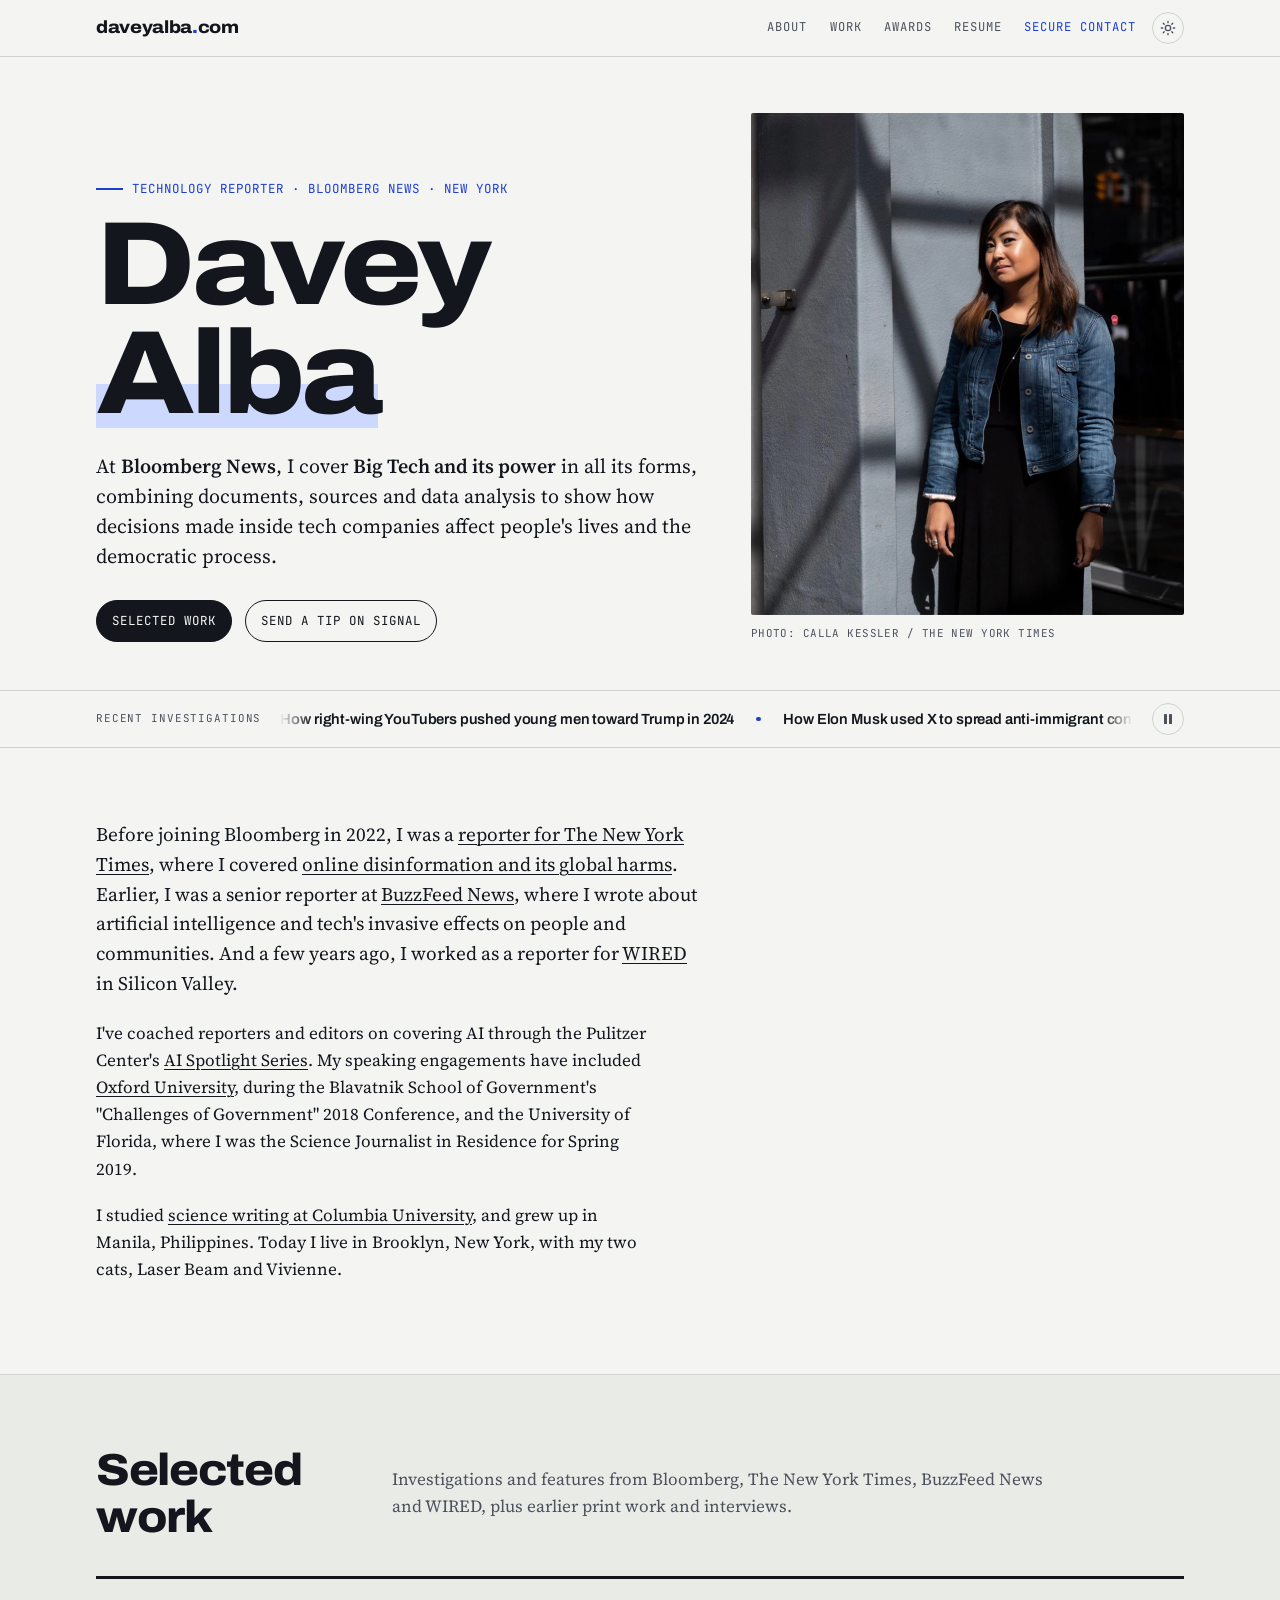
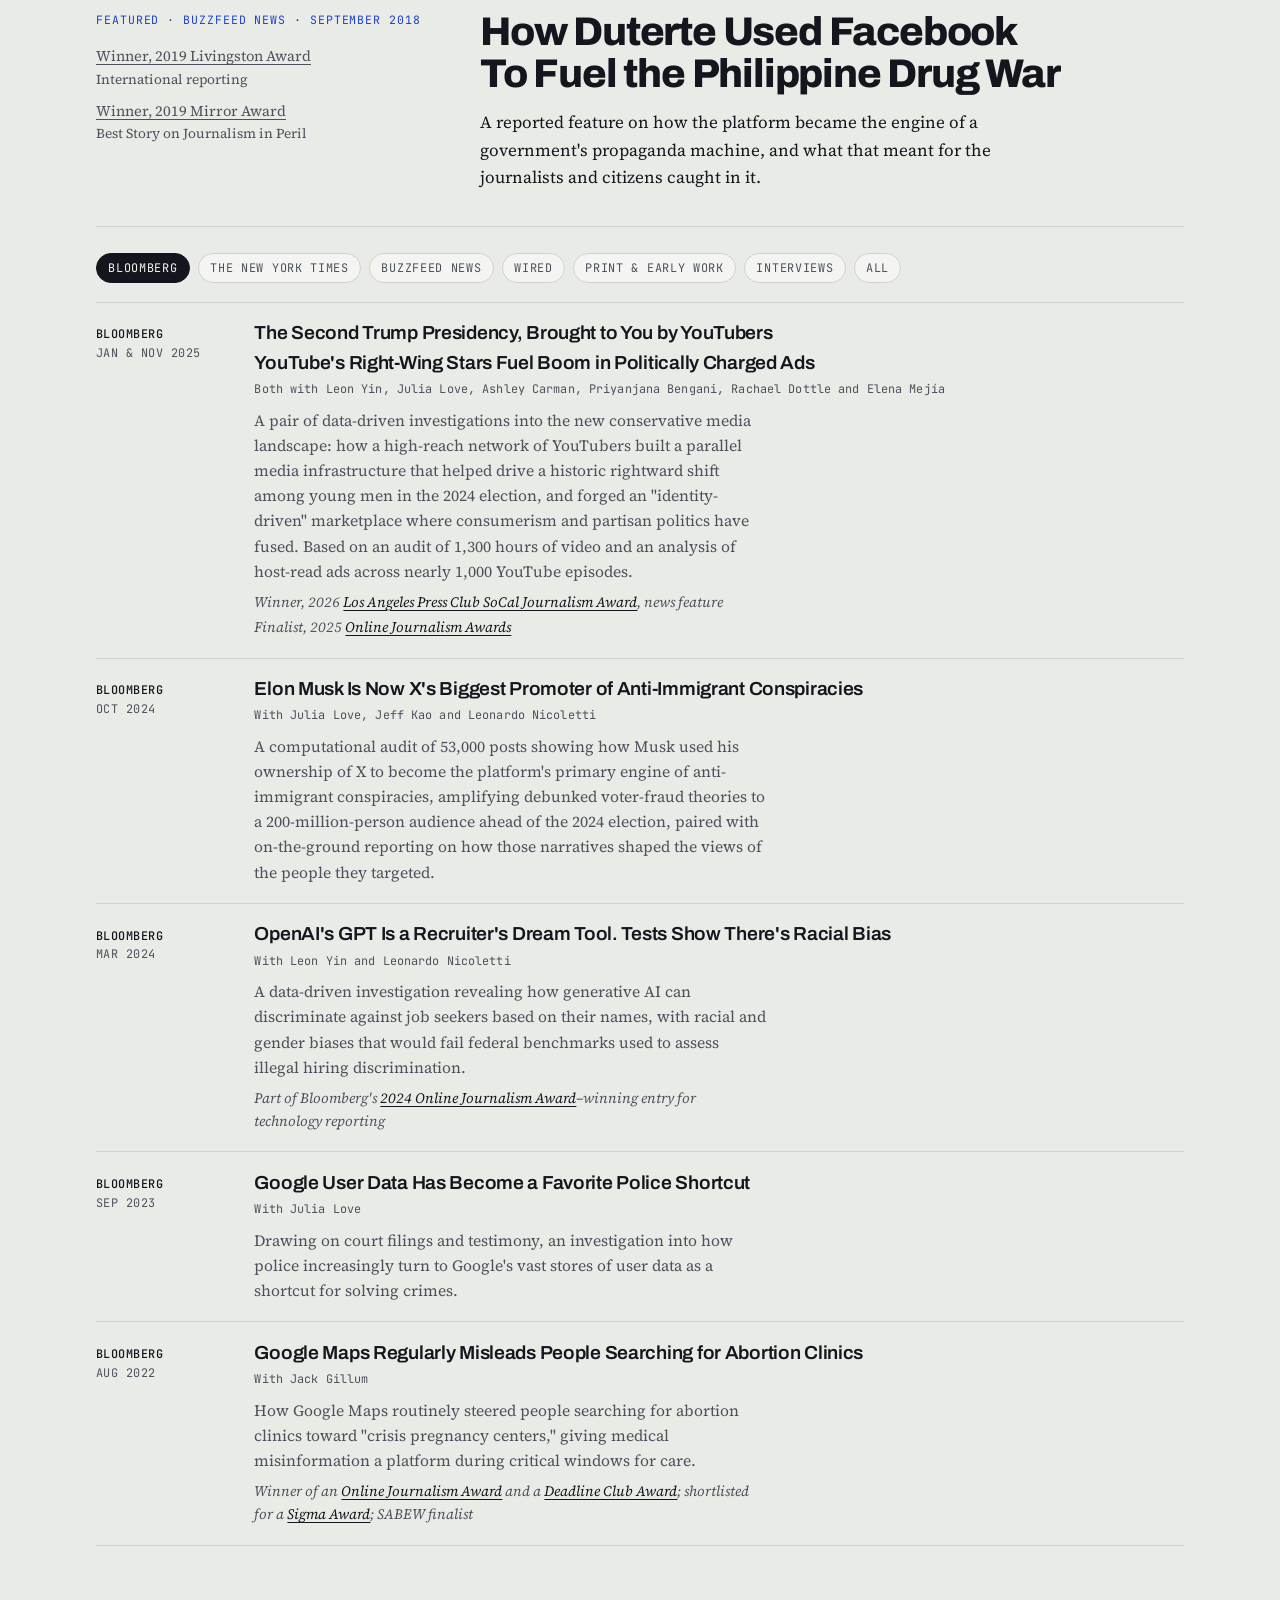
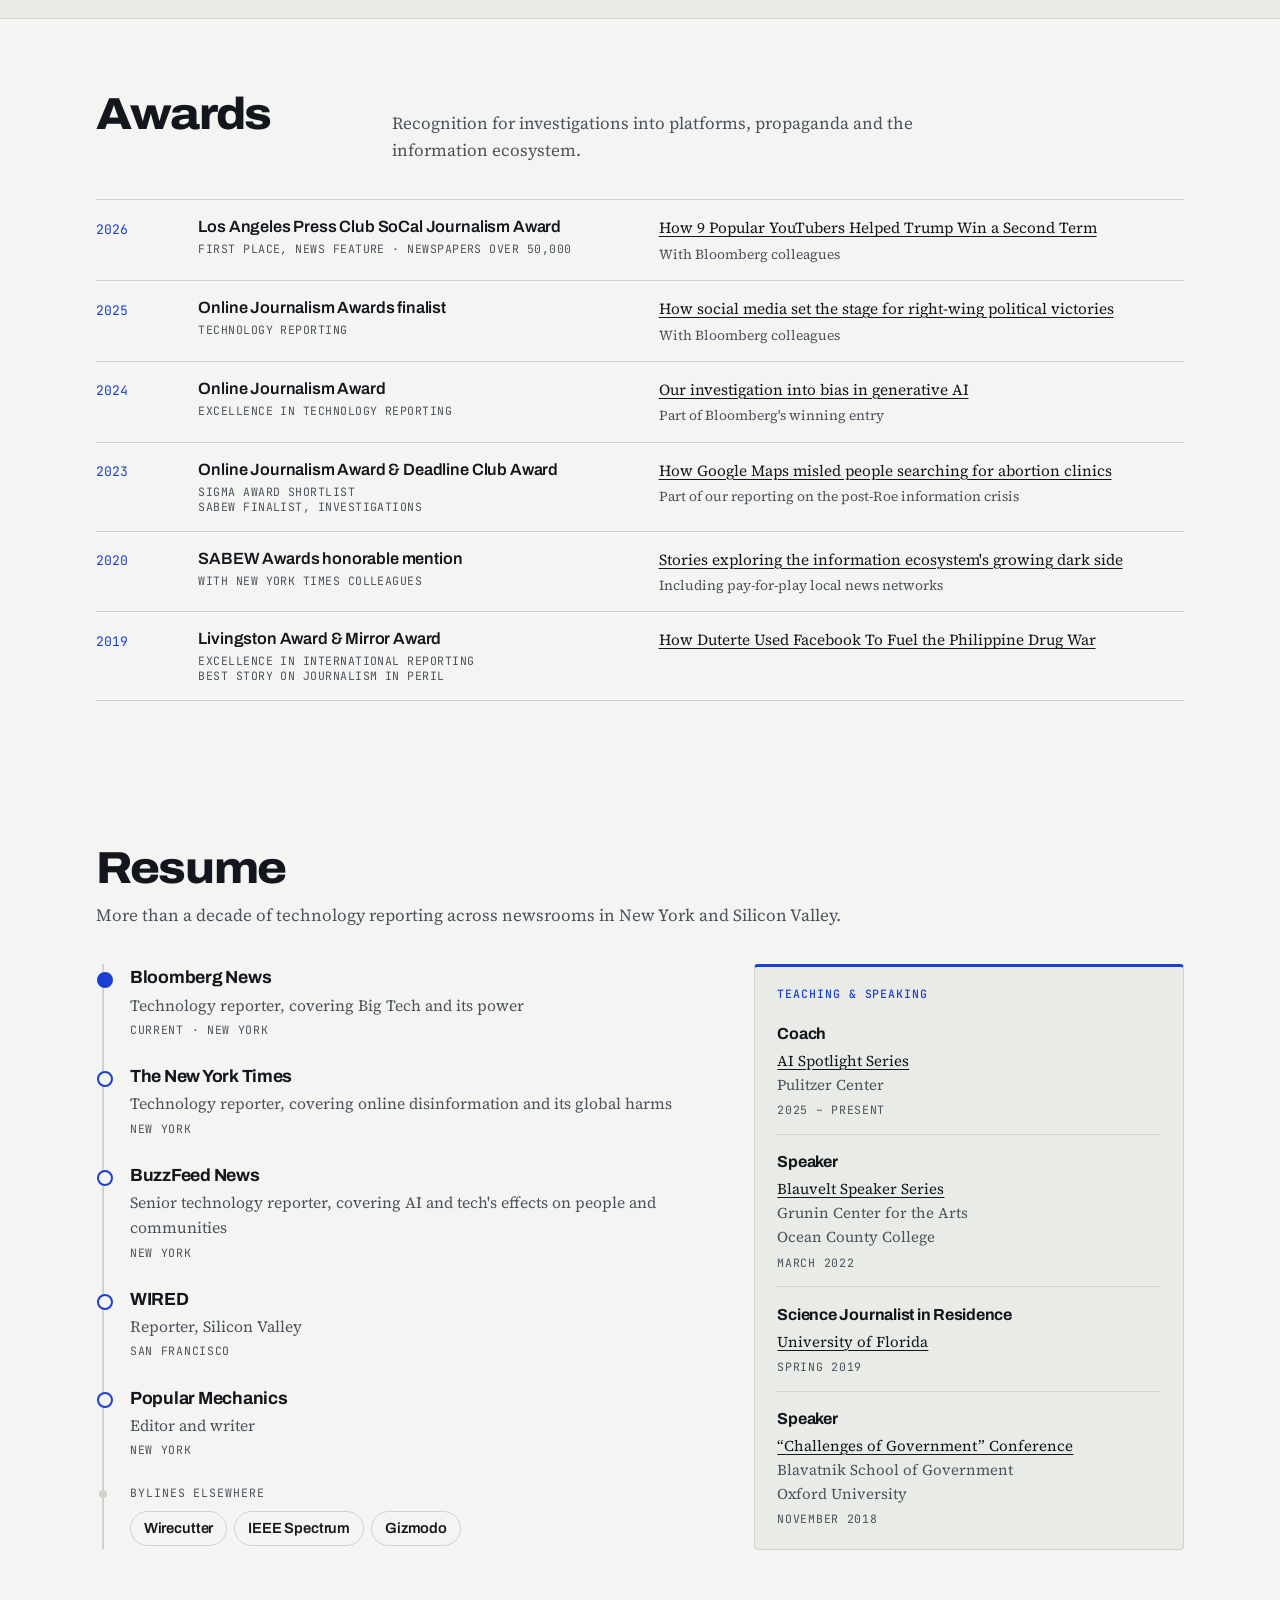
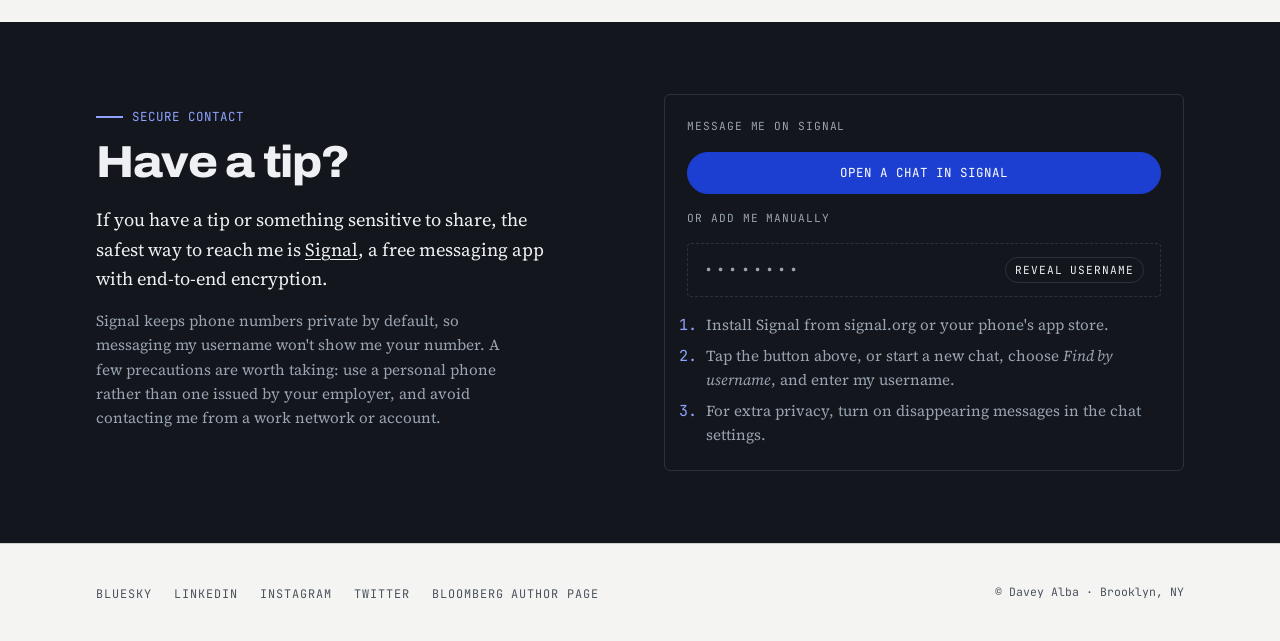
==== index.html @ 8ca196aa "Use icons for footer links on phones Co-Authored-By: Claude Opus 5.5 <noreply@anthropic.com>" ====
<!doctype html>
<html lang="en">
<head>
<meta charset="utf-8">
<meta name="viewport" content="width=device-width, initial-scale=1, viewport-fit=cover">
<title>Davey Alba</title>
<meta name="description" content="Davey Alba is a technology reporter for Bloomberg News covering Big Tech and its power.">
<link rel="canonical" href="https://www.daveyalba.com/">
<link rel="icon" href="favicon.svg" type="image/svg+xml">
<meta name="theme-color" content="#f4f5f3" media="(prefers-color-scheme: light)">
<meta name="theme-color" content="#0f1216" media="(prefers-color-scheme: dark)">
<meta property="og:type" content="website">
<meta property="og:site_name" content="Davey Alba">
<meta property="og:title" content="Davey Alba, technology reporter at Bloomberg News">
<meta property="og:description" content="Davey Alba is a technology reporter for Bloomberg News covering Big Tech and its power.">
<meta property="og:url" content="https://www.daveyalba.com/">
<meta property="og:image" content="https://www.daveyalba.com/images/davey-alba.jpg">
<meta property="og:image:width" content="863">
<meta property="og:image:height" content="1000">
<meta property="og:image:alt" content="Davey Alba standing on a New York City street in a denim jacket">
<meta name="twitter:card" content="summary">
<script>try{var t=localStorage.getItem('theme');if(t==='dark'||t==='light')document.documentElement.setAttribute('data-theme',t);}catch(e){}</script>
<link rel="preconnect" href="https://fonts.googleapis.com">
<link rel="stylesheet" href="https://fonts.googleapis.com/css2?family=Archivo:wdth,wght@100..125,500..900&family=Source+Serif+4:ital,opsz,wght@0,8..60,400;0,8..60,600;1,8..60,400&family=JetBrains+Mono:wght@400;500&display=swap">
<style>
/* Layout: a wire-service masthead and a left-aligned column of evidence — grotesque headlines, serif reading text, mono metadata like a document index. */
:root{
  --paper:#f4f5f3;
  --paper-2:#e9ebe7;
  --ink:#13171d;
  --ink-2:#4b525c;
  --line:#cfd3cd;
  --accent:#1d3fd1;
  --accent-ink:#ffffff;
  --mark-light:#cdd8ff;
  --mark-dark:#22306b;
  --mark:var(--mark-light);
  --panel:#13171d;
  --panel-fg:#eef0f3;
  --panel-muted:#9aa3b0;
  --panel-line:#2b323c;
  --panel-accent:#8ea2ff;
  --display:"Archivo",system-ui,"Helvetica Neue",Arial,sans-serif;
  --serif:"Source Serif 4",Georgia,"Times New Roman",serif;
  --mono:"JetBrains Mono",ui-monospace,SFMono-Regular,Menlo,monospace;
}
@media (prefers-color-scheme:dark){
  :root:not([data-theme="light"]){
    --paper:#0f1216;--paper-2:#171b21;--ink:#eceef1;--ink-2:#a3abb6;--line:#2a3039;
    --accent:#8ea2ff;--accent-ink:#0f1216;--mark:var(--mark-dark);
    --panel:#171b21;--panel-fg:#eceef1;--panel-muted:#9aa3b0;--panel-line:#2e353f;
    color-scheme:dark;
  }
}
:root[data-theme="dark"]{
  --paper:#0f1216;--paper-2:#171b21;--ink:#eceef1;--ink-2:#a3abb6;--line:#2a3039;
  --accent:#8ea2ff;--accent-ink:#0f1216;--mark:var(--mark-dark);
  --panel:#171b21;--panel-fg:#eceef1;--panel-muted:#9aa3b0;--panel-line:#2e353f;
  color-scheme:dark;
}
*{box-sizing:border-box}
html{scroll-behavior:smooth}
@media (prefers-reduced-motion:reduce){html{scroll-behavior:auto}*{transition:none!important;animation:none!important}}
body{margin:0;background:var(--paper);color:var(--ink);font-family:var(--serif);font-size:1.0625rem;line-height:1.6;-webkit-font-smoothing:antialiased}
body::before{content:"";position:fixed;inset:0 0 auto;height:env(safe-area-inset-top,0px);z-index:10;background:var(--paper)}
a{color:inherit;text-decoration-thickness:1px;text-underline-offset:.18em}
a:hover{color:var(--accent)}
:focus-visible{outline:2px solid var(--accent);outline-offset:3px;border-radius:2px}
h1,h2,h3{font-family:var(--display);text-wrap:balance;margin:0;line-height:1.05}
.wrap{max-width:1120px;margin-inline:auto;padding-left:max(16px,env(safe-area-inset-left,0px));padding-right:max(16px,env(safe-area-inset-right,0px))}
.mono{font-family:var(--mono);font-size:.78rem;letter-spacing:.02em;text-transform:uppercase;color:var(--ink-2)}
.eyebrow{font-family:var(--mono);font-size:.78rem;letter-spacing:.08em;text-transform:uppercase;color:var(--accent);display:flex;align-items:center;gap:.7em}
.eyebrow::before{content:"";width:2.2em;height:2px;background:var(--accent);display:inline-block}

/* nav */
.nav{position:sticky;top:env(safe-area-inset-top,0px);z-index:9;background:var(--paper);border-bottom:1px solid var(--line)}
.nav .wrap{display:flex;align-items:center;justify-content:space-between;gap:1rem;padding-block:.75rem;flex-wrap:wrap}
.wordmark{font-family:var(--display);font-weight:800;font-variation-settings:"wdth" 110;letter-spacing:-.02em;font-size:1.1rem;text-decoration:none}
.wordmark span{color:var(--accent)}
.nav ul{list-style:none;margin:0 0 0 auto;padding:0;display:flex;gap:1.1rem 1.4rem;flex-wrap:wrap}
.nav li a{font-family:var(--mono);font-size:.76rem;letter-spacing:.08em;text-transform:uppercase;text-decoration:none;color:var(--ink-2)}
.nav li a:hover{color:var(--accent)}
.nav li a.tip{color:var(--accent)}
.nav li{display:flex;align-items:center}
.theme{display:inline-flex;align-items:center;justify-content:center;width:2rem;height:2rem;border-radius:999px;border:1px solid var(--line);background:none;color:var(--ink-2);cursor:pointer;padding:0}
.theme:hover{color:var(--accent);border-color:var(--accent)}
.theme .moon{display:none}
:root[data-theme="dark"] .theme .sun{display:none}
:root[data-theme="dark"] .theme .moon{display:inline}
@media (prefers-color-scheme:dark){:root:not([data-theme="light"]) .theme .sun{display:none}:root:not([data-theme="light"]) .theme .moon{display:inline}}

/* hero */
.hero{padding-block:3.5rem 3rem}
.hero .wrap{display:grid;grid-template-columns:minmax(0,7fr) minmax(0,5fr);gap:3rem;align-items:end}
.hero h1{font-size:clamp(3.2rem,9.5vw,7.4rem);font-weight:800;font-variation-settings:"wdth" 112;letter-spacing:-.035em;line-height:.92}
.hero h1 em{font-style:normal;background:linear-gradient(transparent 58%,var(--mark) 58%,var(--mark) 92%,transparent 92%)}
.hero .role{margin:1.4rem 0 0;font-size:1.25rem;line-height:1.5;max-width:34em}
.hero .role strong{font-weight:600}
.cta{display:flex;gap:.8rem;flex-wrap:wrap;margin-top:1.8rem}
.btn{font-family:var(--mono);font-size:.78rem;letter-spacing:.08em;text-transform:uppercase;text-decoration:none;padding:.8em 1.2em;border:1.5px solid var(--ink);border-radius:999px;display:inline-flex;align-items:center;gap:.6em;transition:background .15s,color .15s}
.btn.primary{background:var(--ink);color:var(--paper)}
.btn.primary:hover{background:var(--accent);border-color:var(--accent);color:var(--accent-ink)}
.btn:hover{color:var(--accent);border-color:var(--accent)}
.portrait{margin:0;position:relative}
.portrait img{display:block;width:100%;max-width:100%;height:auto;aspect-ratio:1027/1190;object-fit:cover;border-radius:2px}
.portrait figcaption{font-family:var(--mono);font-size:.68rem;letter-spacing:.04em;color:var(--ink-2);margin-top:.6rem;text-transform:uppercase}
.strip{border-top:1px solid var(--line);border-bottom:1px solid var(--line)}
.strip .wrap{display:flex;gap:1.2rem;align-items:center;padding-block:.75rem}
.strip .k{font-family:var(--mono);font-size:.68rem;letter-spacing:.08em;text-transform:uppercase;color:var(--ink-2);flex:none}
.ticker{flex:1 1 auto;min-width:0}
.ticker ul{list-style:none;margin:0;padding:0;display:flex;flex-wrap:wrap;gap:.3rem 1.6rem}
.ticker a{font-family:var(--display);font-weight:600;font-size:.92rem;letter-spacing:-.01em;text-decoration:none}
.ticker a:hover{color:var(--accent);text-decoration:underline}
.ticker.run{overflow:hidden;-webkit-mask-image:linear-gradient(90deg,transparent,#000 2rem,#000 calc(100% - 2rem),transparent);mask-image:linear-gradient(90deg,transparent,#000 2rem,#000 calc(100% - 2rem),transparent)}
.ticker.run .ticker-track{display:flex;width:max-content;animation:ticker var(--ticker-dur,60s) linear infinite}
.ticker.run ul{flex-wrap:nowrap;gap:0}
.ticker.run li{white-space:nowrap;padding-right:3rem;position:relative}
.ticker.run li::after{content:"";position:absolute;right:1.4rem;top:50%;width:.3rem;height:.3rem;margin-top:-.15rem;border-radius:50%;background:var(--accent)}
.ticker.run:hover .ticker-track,.ticker.run:focus-within .ticker-track,.ticker.run.paused .ticker-track{animation-play-state:paused}
@keyframes ticker{to{transform:translateX(-50%)}}
.ticker-toggle{flex:none;display:inline-flex;align-items:center;justify-content:center;width:2rem;height:2rem;padding:0;background:none;border:1px solid var(--line);color:var(--ink-2);border-radius:999px;cursor:pointer}
.ticker-toggle .ic-play{display:none}
.ticker-toggle.is-paused .ic-play{display:block}
.ticker-toggle.is-paused .ic-pause{display:none}
.ticker-toggle:hover{color:var(--accent);border-color:var(--accent)}

/* sections */
section{padding-block:4.5rem}
.sec-head{display:grid;grid-template-columns:minmax(0,3fr) minmax(0,9fr);gap:2rem;margin-bottom:2.2rem;align-items:baseline}
.sec-head h2{font-size:clamp(1.9rem,4vw,2.8rem);font-weight:800;letter-spacing:-.03em;font-variation-settings:"wdth" 108}
.sec-head p{margin:0;color:var(--ink-2);max-width:40em;text-wrap:pretty}
.resume .sec-head p{max-width:none}

/* about */
.about .prose{max-width:68ch}
.prose p{margin:0 0 1.1em;max-width:62ch}
.prose p:first-child{font-size:1.2rem;line-height:1.55}

/* work */
.work{background:var(--paper-2);border-top:1px solid var(--line);border-bottom:1px solid var(--line)}
.featured{display:grid;grid-template-columns:minmax(0,4fr) minmax(0,8fr);gap:2rem;padding:2rem 0 2.2rem;border-top:3px solid var(--ink);border-bottom:1px solid var(--line);margin-bottom:1.6rem}
.featured .tag{font-family:var(--mono);font-size:.72rem;letter-spacing:.08em;text-transform:uppercase;color:var(--accent)}
.featured .awards{list-style:none;margin:1rem 0 0;padding:0;display:grid;gap:.7rem;font-size:.92rem;color:var(--ink-2)}
.featured .tag .nw{white-space:nowrap}
.featured .awards .cat{display:block;font-size:.85rem;color:var(--ink-2);line-height:1.35;margin-top:.1rem}
.featured h3{font-size:clamp(1.6rem,3.6vw,2.5rem);font-weight:800;letter-spacing:-.03em;line-height:1.05}
.featured h3 a{text-decoration:none}
.featured h3 a:hover{text-decoration:underline}
.featured .meta{margin-top:.7rem}
.featured p{margin:.9rem 0 0;max-width:60ch}
.filters{display:flex;gap:.5rem;flex-wrap:wrap;margin-bottom:1.2rem}
.filters button{font-family:var(--mono);font-size:.74rem;letter-spacing:.06em;text-transform:uppercase;border:1px solid var(--line);background:var(--paper);color:var(--ink-2);padding:.5em .95em;border-radius:999px;cursor:pointer}
.filters button[aria-pressed="true"]{background:var(--ink);color:var(--paper);border-color:var(--ink)}
.filters button:hover{border-color:var(--accent);color:var(--accent)}
.filters button[aria-pressed="true"]:hover{color:var(--paper)}
.clips{list-style:none;margin:0;padding:0;border-top:1px solid var(--line)}
.clip{display:grid;grid-template-columns:8.5rem minmax(0,1fr);gap:1.4rem;padding:1.15rem 0;border-bottom:1px solid var(--line)}
.clip .when{font-family:var(--mono);font-size:.74rem;letter-spacing:.04em;color:var(--ink-2);text-transform:uppercase;padding-top:.35em;font-variant-numeric:tabular-nums}
.clip .when b{display:block;font-weight:500;color:var(--ink)}
.clip h3{font-family:var(--display);font-weight:600;font-size:1.18rem;letter-spacing:-.015em;line-height:1.25;font-variation-settings:"wdth" 102}
.clip h3 a{text-decoration:none}
.clip h3 a:hover{color:var(--accent);text-decoration:underline}
.clip .with{font-family:var(--mono);font-size:.74rem;color:var(--ink-2);margin-top:.35rem;letter-spacing:.01em}
.clip p{margin:.55rem 0 0;max-width:64ch;color:var(--ink-2);font-size:.98rem}
.clip .note{margin:.45rem 0 0;font-size:.9rem;color:var(--ink-2);font-style:italic}
.clip .note+.note{margin-top:.15rem}
.clip .note a{color:var(--ink)}
.clip[hidden]{display:none}
.empty{padding:2rem 0;color:var(--ink-2);font-style:italic}

/* awards */
.ledger{list-style:none;margin:0;padding:0;border-top:1px solid var(--line)}
.ledger li{display:grid;grid-template-columns:5rem minmax(0,5fr) minmax(0,6fr);gap:1.4rem;padding:1rem 0;border-bottom:1px solid var(--line)}
.ledger .yr{font-family:var(--mono);font-size:.82rem;font-variant-numeric:tabular-nums;color:var(--accent);padding-top:.2em}
.ledger .aw{font-family:var(--display);font-weight:600;font-size:1.02rem;letter-spacing:-.01em;line-height:1.3}
.ledger .aw small{display:block;font-family:var(--mono);font-weight:400;font-size:.72rem;letter-spacing:.04em;text-transform:uppercase;color:var(--ink-2);margin-top:.3rem}
.ledger .for{font-size:.96rem;color:var(--ink-2)}
.ledger .for a{color:var(--ink)}
.ledger .aw small .ln{display:block}
.ledger .for{text-wrap:pretty}
.ledger .for .note{display:block;font-size:.86rem;line-height:1.4;margin-top:.25rem}

/* resume */
.resume .wrap{display:grid;grid-template-columns:minmax(0,7fr) minmax(0,5fr);gap:3.5rem}
.timeline{list-style:none;margin:0;padding:0;border-left:2px solid var(--line);margin-left:.4rem}
.timeline li{position:relative;padding:0 0 1.5rem 1.6rem}
.timeline li::before{content:"";position:absolute;left:-7px;top:.45em;width:12px;height:12px;border-radius:50%;background:var(--paper);border:2px solid var(--accent)}
.timeline li:first-child::before{background:var(--accent)}
.timeline .org{font-family:var(--display);font-weight:700;font-size:1.1rem;letter-spacing:-.015em}
.timeline .rl{font-size:.98rem;color:var(--ink-2)}
.timeline{padding-bottom:0}
.resume .wrap{row-gap:2.2rem}
.talks{background:var(--paper-2);border:1px solid var(--line);border-top:3px solid var(--accent);border-radius:4px;padding:1.3rem 1.4rem .4rem;align-self:start}
.talks h3{font-family:var(--mono);font-size:.72rem;font-weight:500;letter-spacing:.08em;text-transform:uppercase;color:var(--accent);margin:0 0 .4rem}
.talks ul{list-style:none;margin:0;padding:0}
.talks li{padding:.9rem 0;border-top:1px solid var(--line)}
.talks li:first-child{border-top:0}
.talks .role{font-family:var(--display);font-weight:700;font-size:1rem;letter-spacing:-.015em}
.talks .venue{font-size:.94rem;color:var(--ink-2);margin-top:.15rem;text-wrap:pretty}
.talks .venue a{color:var(--ink)}
.talks .venue .ln{display:block}
.talks .when{font-family:var(--mono);font-size:.72rem;letter-spacing:.06em;text-transform:uppercase;color:var(--ink-2);margin-top:.25rem}
.timeline li.else{padding-bottom:.2rem}
.timeline li.else::before{width:8px;height:8px;left:-5px;top:.35em;background:var(--line);border:0}
.timeline .lbl2{font-family:var(--mono);font-size:.72rem;letter-spacing:.08em;text-transform:uppercase;color:var(--ink-2);margin-bottom:.55rem}
.pubs{list-style:none;margin:0;padding:0;display:flex;flex-wrap:wrap;gap:.45rem}
.timeline .pubs li::before{content:none}
.timeline .pubs li{padding:.3rem .8rem}
.pubs li{font-family:var(--display);font-weight:600;font-size:.92rem;letter-spacing:-.01em;padding:.3rem .8rem;border:1px solid var(--line);border-radius:99px;background:var(--paper)}
.timeline .yr{font-family:var(--mono);font-size:.72rem;letter-spacing:.06em;text-transform:uppercase;color:var(--ink-2);margin-top:.2rem;font-variant-numeric:tabular-nums}

/* secure contact */
.secure{background:var(--panel);color:var(--panel-fg)}
.secure .wrap{display:grid;grid-template-columns:minmax(0,6fr) minmax(0,6fr);gap:3rem}
.secure h2{font-size:clamp(1.9rem,4vw,2.8rem);font-weight:800;letter-spacing:-.03em;font-variation-settings:"wdth" 108}
.secure .eyebrow{color:var(--panel-accent)}
.secure .eyebrow::before{background:var(--panel-accent)}
.secure a:not(.btn):hover{color:var(--panel-accent)}
.secure p{max-width:52ch}
.secure .lead{font-size:1.15rem;margin:1.2rem 0 0}
.secure .muted{color:var(--panel-muted);font-size:.95rem}
.sigbox{border:1px solid var(--panel-line);border-radius:6px;padding:1.4rem;display:grid;gap:1rem;align-content:start}
.sigbox .k{font-family:var(--mono);font-size:.7rem;letter-spacing:.08em;text-transform:uppercase;color:var(--panel-muted)}
.sigbox .btn{border-color:var(--panel-fg);color:var(--panel-fg);justify-content:center}
.sigbox .btn.primary{background:var(--accent);border-color:var(--accent);color:var(--accent-ink)}
.sigbox .btn.primary:hover{background:var(--panel-fg);border-color:var(--panel-fg);color:var(--panel)}
.sigbox .btn:hover{color:var(--panel-accent);border-color:var(--panel-accent)}
.uname{display:flex;align-items:center;justify-content:space-between;gap:1rem;border:1px dashed var(--panel-line);border-radius:4px;padding:.8rem 1rem;font-family:var(--mono);font-size:.95rem;min-height:3.2rem}
.uname code{font-family:inherit;user-select:all;white-space:nowrap;min-width:0}
.uname .ghost{color:var(--panel-muted);letter-spacing:.2em}
.uname code.scrambling{color:var(--panel-accent)}
.uname button:disabled{opacity:.6;cursor:default}
.uname button{font-family:var(--mono);font-size:.7rem;letter-spacing:.08em;text-transform:uppercase;background:none;border:1px solid var(--panel-line);color:var(--panel-fg);padding:.45em .8em;border-radius:999px;cursor:pointer;flex:none}
.uname button:hover{border-color:var(--panel-accent);color:var(--panel-accent)}
.steps{margin:0;padding-left:1.2em;font-size:.95rem;color:var(--panel-muted);display:grid;gap:.4rem}
.steps li::marker{font-family:var(--mono);color:var(--panel-accent)}

/* footer */
footer{padding-block:2.2rem;border-top:1px solid var(--line)}
footer .wrap{display:flex;justify-content:space-between;gap:1rem;flex-wrap:wrap;align-items:center}
footer ul{list-style:none;margin:0;padding:0;display:flex;gap:1.4rem;flex-wrap:wrap}
footer .ico{display:none;width:20px;height:20px}
footer a:hover{color:var(--accent)}
footer a{font-family:var(--mono);font-size:.74rem;letter-spacing:.08em;text-transform:uppercase;text-decoration:none;color:var(--ink-2)}
footer .copy{font-family:var(--mono);font-size:.72rem;color:var(--ink-2)}

@media (max-width:860px){
  .hero .wrap,.resume .wrap,.secure .wrap{grid-template-columns:1fr;gap:2.2rem}
  .hero .wrap{align-items:start}
  .portrait{max-width:420px}
  .sec-head{grid-template-columns:1fr;gap:.6rem}
  .featured{grid-template-columns:1fr;gap:1rem}
  .ledger li{grid-template-columns:4rem minmax(0,1fr);gap:.8rem}
  .ledger .for{grid-column:2}
}
@media (max-width:520px){
  footer .wrap{display:block}
  footer ul{gap:1.6rem;align-items:center}
  footer .ico{display:block}
  footer .lbl{position:absolute;width:1px;height:1px;overflow:hidden;clip:rect(0 0 0 0);white-space:nowrap}
  footer a{display:block;padding:.35rem;margin:-.35rem}
  footer .copy{display:block;margin-top:1.4rem}
  .nav .wrap{row-gap:.55rem}
  .nav .theme{order:1;margin-left:auto}
  .nav ul{order:2;flex-basis:100%;margin:0;flex-wrap:nowrap;justify-content:space-between;gap:.6rem}
  .nav li a{font-size:.68rem;letter-spacing:.05em;white-space:nowrap}
  section{padding-block:3.2rem}
  .strip .wrap{flex-wrap:wrap;gap:.5rem .8rem;justify-content:space-between}
  .ticker{order:3;flex-basis:100%}
  .clip{grid-template-columns:1fr;gap:.3rem}
}
</style>

<script>
(function(){
  // Hero highlight rotates on each visit: blue tint, coral, mint, lilac, warm stone
  var H=[['#cdd8ff','#22306b'],['#ffc2b3','#6b2a1f'],['#bfe9d3','#1b4d38'],['#ded2ff','#3b2d6b'],['#e0d9cb','#3d382f']];
  var i;
  try{i=(parseInt(localStorage.getItem('hl'),10)+1)%H.length;if(isNaN(i))i=0;localStorage.setItem('hl',String(i));}
  catch(e){i=Math.floor(Math.random()*H.length);}
  var r=document.documentElement.style;r.setProperty('--mark-light',H[i][0]);r.setProperty('--mark-dark',H[i][1]);
})();
</script>
</head>
<body>

<header class="nav">
  <div class="wrap">
    <a class="wordmark" href="#top">daveyalba<span>.</span>com</a>
    <ul>
      <li><a href="#about">About</a></li>
      <li><a href="#work">Work</a></li>
      <li><a href="#awards">Awards</a></li>
      <li><a href="#resume">Resume</a></li>
      <li><a class="tip" href="#secure">Secure contact</a></li>
    </ul>
    <button type="button" class="theme" id="theme-toggle" aria-label="Switch to dark mode" title="Switch theme"><svg class="sun" width="16" height="16" viewBox="0 0 24 24" fill="none" stroke="currentColor" stroke-width="2" stroke-linecap="round" aria-hidden="true"><circle cx="12" cy="12" r="4"/><path d="M12 2v2M12 20v2M4.9 4.9l1.4 1.4M17.7 17.7l1.4 1.4M2 12h2M20 12h2M4.9 19.1l1.4-1.4M17.7 6.3l1.4-1.4"/></svg><svg class="moon" width="16" height="16" viewBox="0 0 24 24" fill="none" stroke="currentColor" stroke-width="2" stroke-linecap="round" stroke-linejoin="round" aria-hidden="true"><path d="M21 12.8A9 9 0 1 1 11.2 3a7 7 0 0 0 9.8 9.8z"/></svg></button>
  </div>
</header>

<main id="top">
  <section class="hero">
    <div class="wrap">
      <div>
        <p class="eyebrow">Technology reporter · Bloomberg News · New York</p>
        <h1>Davey <em>Alba</em></h1>
        <p class="role">At <strong>Bloomberg News</strong>, I cover <strong>Big Tech and its power</strong> in all its forms, combining documents, sources and data analysis to show how decisions made inside tech companies affect people's lives and the democratic process.</p>
        <div class="cta">
          <a class="btn primary" href="#work">Selected work</a>
          <a class="btn" href="#secure">Send a tip on Signal</a>
        </div>
      </div>
      <figure class="portrait">
        <img src="images/davey-alba.jpg" alt="Davey Alba standing on a New York City street in a denim jacket" width="1027" height="1190">
        <figcaption>Photo: Calla Kessler / The New York Times</figcaption>
      </figure>
    </div>
  </section>

  <div class="strip">
    <div class="wrap">
      <span class="k" id="ticker-label">Recent investigations</span>
      <div class="ticker" id="ticker">
        <div class="ticker-track" id="ticker-track">
          <ul aria-labelledby="ticker-label">
            <li><a href="https://www.bloomberg.com/graphics/2025-youtube-podcast-men-for-trump/">How right-wing YouTubers pushed young men toward Trump in 2024</a></li>
            <li><a href="https://www.bloomberg.com/graphics/2024-musk-x-election-influence-immigration/">How Elon Musk used X to spread anti-immigrant conspiracies</a></li>
            <li><a href="https://www.bloomberg.com/graphics/2024-openai-gpt-hiring-racial-discrimination/">How OpenAI's GPT showed racial bias against job seekers</a></li>
            <li><a href="https://www.bloomberg.com/news/features/2023-09-28/google-user-data-is-police-s-top-shortcut-for-solving-crimes">How Google user data became a police shortcut</a></li>
          </ul>
        </div>
      </div>
      <button type="button" class="ticker-toggle" id="ticker-toggle" aria-label="Pause headlines" title="Pause" hidden><svg class="ic-pause" width="12" height="12" viewBox="0 0 12 12" fill="currentColor" aria-hidden="true"><rect x="2" y="1" width="3" height="10" rx=".6"/><rect x="7" y="1" width="3" height="10" rx=".6"/></svg><svg class="ic-play" width="12" height="12" viewBox="0 0 12 12" fill="currentColor" aria-hidden="true"><path d="M3 1.4c0-.5.5-.8.9-.5l6.4 4.6c.4.3.4.8 0 1.1L3.900 11.100c-.4.3-.9 0-.9-.5z"/></svg></button>
    </div>
  </div>

  <section class="about" id="about">
    <div class="wrap">
      <div class="prose">
        <p>Before joining Bloomberg in 2022, I was a <a href="https://www.nytimes.com/by/davey-alba">reporter for The New York Times</a>, where I covered <a href="https://www.nytco.com/press/meet-our-new-tech-reporter-davey-alba/">online disinformation and its global harms</a>. Earlier, I was a senior reporter at <a href="https://www.buzzfeednews.com/author/daveyalba">BuzzFeed News</a>, where I wrote about artificial intelligence and tech's invasive effects on people and communities. And a few years ago, I worked as a reporter for <a href="https://www.wired.com/author/davey-alba">WIRED</a> in Silicon Valley.</p>
        <p>I've coached reporters and editors on covering AI through the Pulitzer Center's <a href="https://pulitzercenter.org/focus-areas/information-and-artificial-intelligence/ai-spotlight-series">AI Spotlight Series</a>. My speaking engagements have included <a href="https://www.bsg.ox.ac.uk/news/what-can-governments-do-if-they-want-support-their-citizens">Oxford University</a>, during the Blavatnik School of Government's "Challenges of Government" 2018 Conference, and the University of Florida, where I was the Science Journalist in Residence for Spring 2019.</p>
        <p>I studied <a href="https://apply.jrn.columbia.edu/register/AwardsAlbaLivingston">science writing at Columbia University</a>, and grew up in Manila, Philippines. Today I live in Brooklyn, New York, with my two cats, Laser Beam and Vivienne.</p>
      </div>
    </div>
  </section>

  <section class="work" id="work">
    <div class="wrap">
      <div class="sec-head">
        <h2>Selected work</h2>
        <p>Investigations and features from Bloomberg, The New York Times, BuzzFeed News and WIRED, plus earlier print work and interviews.</p>
      </div>

      <article class="featured">
        <div>
          <div class="tag"><span class="nw">Featured · BuzzFeed News</span> · <span class="nw">September 2018</span></div>
          <ul class="awards">
            <li><a href="https://news.umich.edu/livingston-awards-for-young-journalists-announce-2019-winners/">Winner, 2019 Livingston Award</a><span class="cat">International reporting</span></li>
            <li><a href="https://web.archive.org/web/20191121142931/http://mirrorawards.syr.edu/2019/06/13/winners-announced-in-2019-mirror-awards-competition-for-media-industry-reporting/">Winner, 2019 Mirror Award</a><span class="cat">Best Story on Journalism in Peril</span></li>
          </ul>
        </div>
        <div>
          <h3><a href="https://www.buzzfeednews.com/article/daveyalba/facebook-philippines-dutertes-drug-war">How Duterte Used Facebook To Fuel the Philippine Drug War</a></h3>
          <p>A reported feature on how the platform became the engine of a government's propaganda machine, and what that meant for the journalists and citizens caught in it.</p>
        </div>
      </article>

      <div class="filters" role="group" aria-label="Filter work by outlet">
        <button type="button" data-f="bloomberg" aria-pressed="true" id="f-bloomberg">Bloomberg</button>
        <button type="button" data-f="nyt" aria-pressed="false" id="f-nyt">The New York Times</button>
        <button type="button" data-f="buzzfeed" aria-pressed="false" id="f-buzzfeed">BuzzFeed News</button>
        <button type="button" data-f="wired" aria-pressed="false" id="f-wired">WIRED</button>
        <button type="button" data-f="print" aria-pressed="false" id="f-print">Print &amp; early work</button>
        <button type="button" data-f="interviews" aria-pressed="false" id="f-interviews">Interviews</button>
        <button type="button" data-f="all" aria-pressed="false" id="f-all">All</button>
      </div>

      <ul class="clips" id="clips">
        <!-- Bloomberg -->
        <li class="clip" data-o="bloomberg"><div class="when"><b>Bloomberg</b>Jan &amp; Nov 2025</div><div>
          <h3><a href="https://www.bloomberg.com/graphics/2025-youtube-podcast-men-for-trump/">The Second Trump Presidency, Brought to You by YouTubers</a></h3>
          <h3 style="margin-top:.4rem"><a href="https://www.bloomberg.com/graphics/2025-conservative-youtube-stars-marketing-boom/">YouTube's Right-Wing Stars Fuel Boom in Politically Charged Ads</a></h3>
          <div class="with">Both with Leon Yin, Julia Love, Ashley Carman, Priyanjana Bengani, Rachael Dottle and Elena Mejía</div>
          <p>A pair of data-driven investigations into the new conservative media landscape: how a high-reach network of YouTubers built a parallel media infrastructure that helped drive a historic rightward shift among young men in the 2024 election, and forged an "identity-driven" marketplace where consumerism and partisan politics have fused. Based on an audit of 1,300 hours of video and an analysis of host-read ads across nearly 1,000 YouTube episodes.</p>
          <p class="note">Winner, 2026 <a href="https://lapressclub.org/wp-content/uploads/2026/06/SoCal-2026-Winners-06262026-2311.pdf">Los Angeles Press Club SoCal Journalism Award</a>, news feature</p>
          <p class="note">Finalist, 2025 <a href="https://awards.journalists.org/entries/how-social-media-set-the-stage-for-right-wing-political-victories/">Online Journalism Awards</a></p>
        </div></li>
        <li class="clip" data-o="bloomberg"><div class="when"><b>Bloomberg</b>Oct 2024</div><div>
          <h3><a href="https://www.bloomberg.com/graphics/2024-musk-x-election-influence-immigration/">Elon Musk Is Now X's Biggest Promoter of Anti-Immigrant Conspiracies</a></h3>
          <div class="with">With Julia Love, Jeff Kao and Leonardo Nicoletti</div>
          <p>A computational audit of 53,000 posts showing how Musk used his ownership of X to become the platform's primary engine of anti-immigrant conspiracies, amplifying debunked voter-fraud theories to a 200-million-person audience ahead of the 2024 election, paired with on-the-ground reporting on how those narratives shaped the views of the people they targeted.</p>
        </div></li>
        <li class="clip" data-o="bloomberg"><div class="when"><b>Bloomberg</b>Mar 2024</div><div>
          <h3><a href="https://www.bloomberg.com/graphics/2024-openai-gpt-hiring-racial-discrimination/">OpenAI's GPT Is a Recruiter's Dream Tool. Tests Show There's Racial Bias</a></h3>
          <div class="with">With Leon Yin and Leonardo Nicoletti</div>
          <p>A data-driven investigation revealing how generative AI can discriminate against job seekers based on their names, with racial and gender biases that would fail federal benchmarks used to assess illegal hiring discrimination.</p>
          <p class="note">Part of Bloomberg's <a href="https://awards.journalists.org/entries/uncovering-bias-in-two-leading-ai-systems/">2024 Online Journalism Award</a>–winning entry for technology reporting</p>
        </div></li>
        <li class="clip" data-o="bloomberg"><div class="when"><b>Bloomberg</b>Sep 2023</div><div>
          <h3><a href="https://www.bloomberg.com/news/features/2023-09-28/google-user-data-is-police-s-top-shortcut-for-solving-crimes">Google User Data Has Become a Favorite Police Shortcut</a></h3>
          <div class="with">With Julia Love</div>
          <p>Drawing on court filings and testimony, an investigation into how police increasingly turn to Google's vast stores of user data as a shortcut for solving crimes.</p>
        </div></li>
        <li class="clip" data-o="bloomberg"><div class="when"><b>Bloomberg</b>Aug 2022</div><div>
          <h3><a href="https://www.bloomberg.com/graphics/2022-google-search-abortion-clinic-crisis-pregnancy-center/">Google Maps Regularly Misleads People Searching for Abortion Clinics</a></h3>
          <div class="with">With Jack Gillum</div>
          <p>How Google Maps routinely steered people searching for abortion clinics toward "crisis pregnancy centers," giving medical misinformation a platform during critical windows for care.</p>
          <p class="note">Winner of an <a href="https://awards.journalists.org/winners/2023/">Online Journalism Award</a> and a <a href="https://www.deadlineclub.org/2023-award-winners/">Deadline Club Award</a>; shortlisted for a <a href="https://web.archive.org/web/20231001013942/https://sigmaawards.org/google-maps-regularly-misleads-people-searching-for-abortion-clinics/">Sigma Award</a>; SABEW finalist</p>
        </div></li>

        <!-- NYT -->
        <li class="clip" data-o="nyt"><div class="when"><b>NY Times</b>Oct 2020</div><div>
          <h3><a href="https://www.nytimes.com/2020/10/18/technology/timpone-local-news-metric-media.html">As Local News Dies, a Pay-for-Play Network Rises in Its Place</a></h3>
          <div class="with">With Jack Nicas</div>
          <p>An investigation into a nationwide "pink slime" network of 1,300 sites, exposing how political operatives and corporate P.R. firms exploited the collapse of local news to plant pay-for-play propaganda disguised as independent community journalism.</p>
          <p class="note">Honorable mention at the <a href="https://www.nytco.com/press/times-wins-7-sabew-awards/">2020 SABEW Awards</a></p>
        </div></li>
        <li class="clip" data-o="nyt"><div class="when"><b>NY Times</b>Apr 2022</div><div><h3><a href="https://www.nytimes.com/2022/04/03/technology/robert-malone-covid.html">The Latest Covid Misinformation Star Says He Invented the Vaccines</a></h3></div></li>
        <li class="clip" data-o="nyt"><div class="when"><b>NY Times</b>Sep 2021</div><div><h3><a href="https://www.nytimes.com/live/2020/2020-election-misinformation-distortions#facebook-sent-flawed-data-to-misinformation-researchers">Facebook Sent Flawed Data To Misinformation Researchers</a></h3></div></li>
        <li class="clip" data-o="nyt"><div class="when"><b>NY Times</b>Aug 2021</div><div><h3><a href="https://www.nytimes.com/2021/08/20/technology/facebook-popular-posts.html">Facebook, Fearing Public Outcry, Shelved Earlier Report on Popular Posts</a></h3><div class="with">With Ryan Mac</div></div></li>
        <li class="clip" data-o="nyt"><div class="when"><b>NY Times</b>Jul 2021</div><div><h3><a href="https://www.nytimes.com/2021/07/30/technology/amazon-nooses-warehouse.html">Nooses, Anger and No Answers: Inside the Uproar Over a Future Amazon Site</a></h3></div></li>
        <li class="clip" data-o="nyt"><div class="when"><b>NY Times</b>Jun 2021</div><div><h3><a href="https://www.nytimes.com/interactive/2021/06/07/technology/trump-social-media-ban.html">What Happened When Trump Was Banned on Social Media</a></h3><div class="with">With Ella Koeze and Jacob Silver</div></div></li>
        <li class="clip" data-o="nyt"><div class="when"><b>NY Times</b>Feb 2020</div><div><h3><a href="https://www.nytimes.com/2020/02/06/business/facial-recognition-schools.html">Facial Recognition Moves Into a New Front: Schools</a></h3></div></li>
        <li class="clip" data-o="nyt"><div class="when"><b>NY Times</b>Dec 2019</div><div><h3><a href="https://www.nytimes.com/2019/12/15/technology/2020-campaigns-disinformation.html">2020 Campaigns Throw Their Hands up on Disinformation</a></h3></div></li>
        <li class="clip" data-o="nyt"><div class="when"><b>NY Times</b>Sep 2019</div><div><h3><a href="https://www.nytimes.com/2019/09/29/technology/facebook-disinformation.html">Ahead of 2020, Facebook Falls Short on Plan to Share Data on Disinformation</a></h3></div></li>

        <!-- BuzzFeed -->
        <li class="clip" data-o="buzzfeed"><div class="when"><b>BuzzFeed News</b>May 2019</div><div><h3><a href="https://www.buzzfeednews.com/article/daveyalba/datacamp-sexual-harassment-metoo-tech-startup">A Multimillion-Dollar Startup Hid A Sexual Harassment Incident By Its CEO, Then A Community of Outsiders Dragged It Into the Light</a></h3></div></li>
        <li class="clip" data-o="buzzfeed"><div class="when"><b>BuzzFeed News</b>Apr 2019</div><div><h3><a href="https://www.buzzfeednews.com/article/ryanmac/tech-men-accused-sexual-misconduct-new-jobs-metoo">These Tech Execs Faced #MeToo Allegations. They All Have New Jobs</a></h3><div class="with">With Ryan Mac</div><p class="note">Impact: <a href="https://www.buzzfeednews.com/article/daveyalba/ziprecruiter-resign-sexual-misconduct">A ZipRecruiter executive resigned</a> after details of alleged sexual misconduct surfaced</p></div></li>
        <li class="clip" data-o="buzzfeed"><div class="when"><b>BuzzFeed News</b>Mar 2019</div><div><h3><a href="https://www.buzzfeednews.com/article/daveyalba/these-documents-reveal-the-governments-detailed-plan-for">The US Government Will Be Scanning Your Face At 20 Top Airports, Documents Show</a></h3><p class="note">Impact: <a href="https://www.buzzfeednews.com/article/daveyalba/these-senators-want-homeland-security-to-pause-its-facial">Senators asked Homeland Security to "pause"</a> its airport facial recognition program</p></div></li>
        <li class="clip" data-o="buzzfeed"><div class="when"><b>BuzzFeed News</b>Feb 2019</div><div><h3><a href="https://www.buzzfeednews.com/article/josephbernstein/tomi-masters-down-the-rabbit-hole-i-go">"Down The Rabbit Hole I Go": How A Young Woman Followed Two Hackers' Lies To Her Death</a></h3><div class="with">With Joe Bernstein</div></div></li>
        <li class="clip" data-o="buzzfeed"><div class="when"><b>BuzzFeed News</b>Nov 2018</div><div><h3><a href="https://www.buzzfeednews.com/article/daveyalba/buzzfeed-to-end-forced-arbitration-policy-for-sexual">BuzzFeed Is Ending Forced Arbitration Policy For Sexual Harassment Claims Following Inquiries</a></h3></div></li>
        <li class="clip" data-o="buzzfeed"><div class="when"><b>BuzzFeed News</b>Oct 2018</div><div><h3><a href="https://www.buzzfeednews.com/article/daveyalba/amazon-facial-recognition-orlando-police-department">With No Laws To Guide It, Here's How Orlando Is Using Amazon's Facial Recognition Technology</a></h3></div></li>
        <li class="clip" data-o="buzzfeed"><div class="when"><b>BuzzFeed News</b>Aug 2018</div><div><h3><a href="https://www.buzzfeednews.com/article/daveyalba/we-tested-the-fbis-most-wanted-list-on-amazons-celebrity">We Tested The FBI's Most Wanted List On Amazon's Celebrity Recognition Tool. Then Things Got Weird</a></h3></div></li>
        <li class="clip" data-o="buzzfeed"><div class="when"><b>BuzzFeed News</b>Jul 2018</div><div><h3><a href="https://www.buzzfeednews.com/article/daveyalba/spotify-still-wont-enable-a-feature-that-would-let-its">Spotify Still Won't Let Users Block Their Harassers On Its Platform</a></h3></div></li>
        <li class="clip" data-o="buzzfeed"><div class="when"><b>BuzzFeed News</b>Apr 2018</div><div><h3><a href="https://www.buzzfeednews.com/article/daveyalba/kickstarter-perry-chen-founder-worship-turmoil">Perry Chen Says He Wants To Revitalize Kickstarter. Employees Say He's Doing the Opposite</a></h3></div></li>
        <li class="clip" data-o="buzzfeed"><div class="when"><b>BuzzFeed News</b>Apr 2018</div><div><h3><a href="https://www.buzzfeednews.com/article/daveyalba/mark-zuckerberg-artificial-intelligence-facebook-content-pro">Why Facebook Will Never Fully Solve Its Problems With AI</a></h3></div></li>
        <li class="clip" data-o="buzzfeed"><div class="when"><b>BuzzFeed News</b>Dec 2017</div><div><h3><a href="https://www.buzzfeed.com/daveyalba/youtube-search-rater-algorithms-children-disturbing-videos">YouTube Has A Massive Child Exploitation Problem. How Humans Train Its Search AI Is Partly Why</a></h3></div></li>
        <li class="clip" data-o="buzzfeed"><div class="when"><b>BuzzFeed News</b>Nov 2017</div><div><h3><a href="https://www.buzzfeed.com/daveyalba/can-tech-workers-complain-about-sexual-harassment-depends">Can Tech Workers Complain About Sexual Harassment? Depends What They Signed</a></h3></div></li>
        <li class="clip" data-o="buzzfeed"><div class="when"><b>BuzzFeed News</b>Oct 2017</div><div><h3><a href="https://www.buzzfeed.com/daveyalba/ev-williams-wants-to-save-media-again-but-some-writers-and">Ev Williams Wants To Save Media, Again. But Some Writers And Publishers Are Skeptical</a></h3></div></li>

        <!-- WIRED -->
        <li class="clip" data-o="wired"><div class="when"><b>WIRED</b>Apr 2017</div><div><h3><a href="https://www.wired.com/2017/04/zerochaos-google-ads-quality-raters/">The Hidden Laborers Training AI to Keep Ads Off Hateful YouTube Videos</a></h3></div></li>
        <li class="clip" data-o="wired"><div class="when"><b>WIRED</b>Mar 2016</div><div><h3><a href="https://www.wired.com/2016/03/fault-microsofts-teen-ai-turned-jerk/">It's Your Fault Microsoft's Teen AI Turned Into Such a Jerk</a></h3></div></li>
        <li class="clip" data-o="wired"><div class="when"><b>WIRED</b>Dec 2015</div><div><h3><a href="https://www.wired.com/2015/12/in-a-city-with-the-worlds-worst-traffic-uber-tries-to-fit-in/">In the City with the World's Worst Traffic, Uber Is an Awkward Fit</a></h3></div></li>
        <li class="clip" data-o="wired"><div class="when"><b>WIRED</b>Sep 2015</div><div><h3><a href="https://www.wired.com/2015/09/love-pizza-rat-dont-pizza-rat/">You Love Pizza Rat. You Don't Own Pizza Rat</a></h3></div></li>
        <li class="clip" data-o="wired"><div class="when"><b>WIRED</b>Aug 2015</div><div><h3><a href="https://www.wired.com/2015/08/stanford-artificial-intelligence-laboratorys-outreach-summer-program/">This Girls' Summer Camp Could Help Change the World of AI</a></h3></div></li>
        <li class="clip" data-o="wired"><div class="when"><b>WIRED</b>Aug 2015</div><div><h3><a href="https://www.wired.com/2015/08/jukin-media/">Inside the Company that's Made Viral Videos Big Business</a></h3></div></li>
        <li class="clip" data-o="wired"><div class="when"><b>WIRED</b>Jun 2015 · print</div><div><h3><a href="https://www.wired.com/2015/05/ellen-pao-trial/">It'd Be Crazy If VC Firms Didn't Fix Their Gender Problems</a></h3></div></li>
        <li class="clip" data-o="wired"><div class="when"><b>WIRED</b>Jan 2015</div><div><h3><a href="https://www.wired.com/2015/01/omniprocessor/">Bill Gates' Plan to Help the Developing World Profit From Its Sewage</a></h3></div></li>

        <!-- Print & early -->
        <li class="clip" data-o="print"><div class="when"><b>Popular Mechanics</b>Feb 2014 · cover</div><div><h3><a href="https://www.daveyalba.com/s/privacy.pdf">Privacy</a></h3><div class="with">Cover story, print issue (PDF)</div></div></li>
        <li class="clip" data-o="print"><div class="when"><b>Popular Mechanics</b>Nov 2014 · print</div><div><h3><a href="https://www.daveyalba.com/s/Atlas.pdf">A Robot for Any Disaster</a></h3><div class="with">Print issue (PDF)</div></div></li>
        <li class="clip" data-o="print"><div class="when"><b>Popular Mechanics</b>Sep 2014 · print</div><div><h3><a href="https://www.daveyalba.com/s/the-behemoth.pdf">The Behemoth</a></h3><div class="with">Print issue (PDF)</div></div></li>
        <li class="clip" data-o="print"><div class="when"><b>Columbia Journalism</b>Dec 2012</div><div><h3><a href="https://www.daveyalba.com/heat-wave/">A City's Fever Spell</a></h3><div class="with">Columbia University Graduate School of Journalism</div></div></li>
        <li class="clip" data-o="print"><div class="when"><b>Columbia Journalism</b>Nov 2012</div><div><h3><a href="https://www.daveyalba.com/fiber-optics/">Communication at the Speed of Light</a></h3><div class="with">Columbia University Graduate School of Journalism</div></div></li>

        <!-- Interviews -->
        <li class="clip" data-o="interviews"><div class="when"><b>WPSU</b>Apr 2026</div><div><h3><a href="https://radio.wpsu.org/2026-04-29/the-new-mainstream-media-how-lifestyle-podcasts-are-becoming-the-go-to-information-source-for-american-men">The New Mainstream Media: How Lifestyle Podcasts Are Becoming the Go-To Information Source for American Men</a></h3><div class="with">News Over Noise</div></div></li>
        <li class="clip" data-o="interviews"><div class="when"><b>MSNBC</b>Dec 2020</div><div><h3><a href="https://www.youtube.com/watch?v=_3HBp1pP7fg">Your Local Disinformation</a></h3><div class="with">Why Is This Happening? with Chris Hayes</div></div></li>
        <li class="clip" data-o="interviews"><div class="when"><b>UN Dispatch</b>Oct 2018</div><div><h3><a href="https://www.undispatch.com/duterte-philippines-drug-war/">How Facebook Abets Rodrigo Duterte's Drug War in the Philippines</a></h3></div></li>
        <li class="clip" data-o="interviews"><div class="when"><b>NPR</b>Mar 2015</div><div><h3><a href="https://www.npr.org/2015/03/28/396040883/assessing-the-ellen-pao-verdict">Assessing the Ellen Pao Verdict</a></h3><div class="with">All Things Considered</div></div></li>
        <li class="clip" data-o="interviews"><div class="when"><b>NPR</b>Mar 2015</div><div><h3><a href="https://www.npr.org/2015/03/14/393031791/a-gender-discrimination-trial-rocks-silicon-valley">A Gender Discrimination Trial Rocks Silicon Valley</a></h3><div class="with">All Things Considered</div></div></li>
      </ul>
    </div>
  </section>

  <section class="awards" id="awards">
    <div class="wrap">
      <div class="sec-head">
        <h2>Awards</h2>
        <p>Recognition for investigations into platforms, propaganda and the information ecosystem.</p>
      </div>
      <ul class="ledger">
        <li><span class="yr">2026</span><span class="aw">Los Angeles Press Club SoCal Journalism Award<small>First place, news feature · newspapers over 50,000</small></span><span class="for"><a href="https://lapressclub.org/wp-content/uploads/2026/06/SoCal-2026-Winners-06262026-2311.pdf">How 9 Popular YouTubers Helped Trump Win a Second Term</a><span class="note">With Bloomberg colleagues</span></span></li>
        <li><span class="yr">2025</span><span class="aw">Online Journalism Awards finalist<small>Technology reporting</small></span><span class="for"><a href="https://awards.journalists.org/entries/how-social-media-set-the-stage-for-right-wing-political-victories/">How social media set the stage for right-wing political victories</a><span class="note">With Bloomberg colleagues</span></span></li>
        <li><span class="yr">2024</span><span class="aw">Online Journalism Award<small>Excellence in technology reporting</small></span><span class="for"><a href="https://awards.journalists.org/entries/uncovering-bias-in-two-leading-ai-systems/">Our investigation into bias in generative AI</a><span class="note">Part of Bloomberg's winning entry</span></span></li>
        <li><span class="yr">2023</span><span class="aw">Online Journalism Award &amp; Deadline Club Award<small><span class="ln">Sigma Award shortlist</span><span class="ln">SABEW finalist, investigations</span></small></span><span class="for"><a href="https://www.bloomberg.com/graphics/2022-google-search-abortion-clinic-crisis-pregnancy-center/">How Google Maps misled people searching for abortion clinics</a><span class="note">Part of our reporting on the post-Roe information crisis</span></span></li>
        <li><span class="yr">2020</span><span class="aw">SABEW Awards honorable mention<small>With New York Times colleagues</small></span><span class="for"><a href="https://sabew.org/2020-best-in-business-honorees-judging-comments/">Stories exploring the information ecosystem's growing dark side</a><span class="note">Including pay-for-play local news networks</span></span></li>
        <li><span class="yr">2019</span><span class="aw">Livingston Award &amp; Mirror Award<small><span class="ln">Excellence in international reporting</span><span class="ln">Best Story on Journalism in Peril</span></small></span><span class="for"><a href="https://www.buzzfeednews.com/article/daveyalba/facebook-philippines-dutertes-drug-war">How Duterte Used Facebook To Fuel the Philippine Drug War</a></span></li>
      </ul>
    </div>
  </section>

  <section class="resume" id="resume">
    <div class="wrap">
        <div class="sec-head" style="grid-template-columns:1fr;gap:.6rem;grid-column:1/-1;margin-bottom:0">
          <h2>Resume</h2>
          <p>More than a decade of technology reporting across newsrooms in New&nbsp;York and Silicon&nbsp;Valley.</p>
        </div>
      <div>
        <ol class="timeline">
          <li><div class="org">Bloomberg News</div><div class="rl">Technology reporter, covering Big Tech and its power</div><div class="yr">Current · New York</div></li>
          <li><div class="org">The New York Times</div><div class="rl">Technology reporter, covering online disinformation and its global harms</div><div class="yr">New York</div></li>
          <li><div class="org">BuzzFeed News</div><div class="rl">Senior technology reporter, covering AI and tech's effects on people and communities</div><div class="yr">New York</div></li>
          <li><div class="org">WIRED</div><div class="rl">Reporter, Silicon Valley</div><div class="yr">San Francisco</div></li>
          <li><div class="org">Popular Mechanics</div><div class="rl">Editor and writer</div><div class="yr">New York</div></li>
          <li class="else"><div class="lbl2">Bylines elsewhere</div><ul class="pubs"><li>Wirecutter</li><li>IEEE Spectrum</li><li>Gizmodo</li></ul></li>
        </ol>
      </div>
      <aside class="talks">
        <h3>Teaching &amp; speaking</h3>
        <ul>
          <li><div class="role">Coach</div><div class="venue"><span class="ln"><a href="https://pulitzercenter.org/focus-areas/information-and-artificial-intelligence/ai-spotlight-series">AI Spotlight Series</a></span><span class="ln">Pulitzer Center</span></div><div class="when">2025 – present</div></li>
          <li><div class="role">Speaker</div><div class="venue"><span class="ln"><a href="https://www.newjerseystage.com/articles/2021/12/27/grunin-center-presents-a-conversation-with-davey-alba-on-march-2nd/">Blauvelt Speaker Series</a></span><span class="ln">Grunin Center for the Arts</span><span class="ln">Ocean County College</span></div><div class="when">March 2022</div></li>
          <li><div class="role">Science Journalist in Residence</div><div class="venue"><span class="ln"><a href="https://www.jou.ufl.edu/sjr/sjr-previous-talks/">University of Florida</a></span></div><div class="when">Spring 2019</div></li>
          <li><div class="role">Speaker</div><div class="venue"><span class="ln"><a href="https://www.bsg.ox.ac.uk/news/what-can-governments-do-if-they-want-support-their-citizens">&ldquo;Challenges of Government&rdquo; Conference</a></span><span class="ln">Blavatnik School of Government</span><span class="ln">Oxford University</span></div><div class="when">November 2018</div></li>
        </ul>
      </aside>
    </div>
  </section>

  <section class="secure" id="secure">
    <div class="wrap">
      <div>
        <p class="eyebrow">Secure contact</p>
        <h2>Have a tip?</h2>
        <p class="lead">If you have a tip or something sensitive to share, the safest way to reach me is <a href="https://signal.org/">Signal</a>, a free messaging app with end-to-end encryption.</p>
        <p class="muted">Signal keeps phone numbers private by default, so messaging my username won't show me your number. A few precautions are worth taking: use a personal phone rather than one issued by your employer, and avoid contacting me from a work network or account.</p>
      </div>
      <div class="sigbox">
        <span class="k">Message me on Signal</span>
        <a class="btn primary" id="sig-link" href="https://signal.me/#eu/WYfXuKrNSfLP9KqyuPVr57alwDkolZiHCRPzQyeFXZm4rh7WQAhAX7NBG_a8a_7r">Open a chat in Signal</a>
        <span class="k">Or add me manually</span>
        <div class="uname">
          <code id="sig-user"><span class="ghost">••••••••</span></code>
          <button type="button" id="sig-reveal">Reveal username</button>
        </div>
        <ol class="steps">
          <li>Install Signal from signal.org or your phone's app store.</li>
          <li>Tap the button above, or start a new chat, choose <em>Find by username</em>, and enter my username.</li>
          <li>For extra privacy, turn on disappearing messages in the chat settings.</li>
        </ol>
      </div>
    </div>
  </section>
</main>

<footer>
  <!-- Footer icons: Font Awesome Free 6.7.2, https://fontawesome.com, CC BY 4.0 -->
  <div class="wrap">
    <ul>
      <li><a href="https://bsky.app/profile/davey.bsky.social" aria-label="Bluesky" title="Bluesky"><svg class="ico" viewBox="0 0 512 512" width="20" height="20" aria-hidden="true" focusable="false"><path fill="currentColor" d="M111.8 62.2C170.2 105.9 233 194.7 256 242.4c23-47.6 85.8-136.4 144.2-180.2c42.1-31.6 110.3-56 110.3 21.8c0 15.5-8.9 130.5-14.1 149.2C478.2 298 412 314.6 353.1 304.5c102.9 17.5 129.1 75.5 72.5 133.5c-107.4 110.2-154.3-27.6-166.3-62.9l0 0c-1.7-4.9-2.6-7.8-3.3-7.8s-1.6 3-3.3 7.8l0 0c-12 35.3-59 173.1-166.3 62.9c-56.5-58-30.4-116 72.5-133.5C100 314.6 33.8 298 15.7 233.1C10.4 214.4 1.5 99.4 1.5 83.9c0-77.8 68.2-53.4 110.3-21.8z"/></svg><span class="lbl">Bluesky</span></a></li>
      <li><a href="https://www.linkedin.com/in/davey-alba/" aria-label="LinkedIn" title="LinkedIn"><svg class="ico" viewBox="0 0 448 512" width="20" height="20" aria-hidden="true" focusable="false"><path fill="currentColor" d="M100.28 448H7.4V148.9h92.88zM53.79 108.1C24.09 108.1 0 83.5 0 53.8a53.79 53.79 0 0 1 107.58 0c0 29.7-24.1 54.3-53.79 54.3zM447.9 448h-92.68V302.4c0-34.7-.7-79.2-48.29-79.2-48.29 0-55.69 37.7-55.69 76.7V448h-92.78V148.9h89.08v40.8h1.3c12.4-23.5 42.69-48.3 87.88-48.3 94 0 111.28 61.9 111.28 142.3V448z"/></svg><span class="lbl">LinkedIn</span></a></li>
      <li><a href="https://www.instagram.com/daveya/" aria-label="Instagram" title="Instagram"><svg class="ico" viewBox="0 0 448 512" width="20" height="20" aria-hidden="true" focusable="false"><path fill="currentColor" d="M224.1 141c-63.6 0-114.9 51.3-114.9 114.9s51.3 114.9 114.9 114.9S339 319.5 339 255.9 287.7 141 224.1 141zm0 189.6c-41.1 0-74.7-33.5-74.7-74.7s33.5-74.7 74.7-74.7 74.7 33.5 74.7 74.7-33.6 74.7-74.7 74.7zm146.4-194.3c0 14.9-12 26.8-26.8 26.8-14.9 0-26.8-12-26.8-26.8s12-26.8 26.8-26.8 26.8 12 26.8 26.8zm76.1 27.2c-1.7-35.9-9.9-67.7-36.2-93.9-26.2-26.2-58-34.4-93.9-36.2-37-2.1-147.9-2.1-184.9 0-35.8 1.7-67.6 9.9-93.9 36.1s-34.4 58-36.2 93.9c-2.1 37-2.1 147.9 0 184.9 1.7 35.9 9.9 67.7 36.2 93.9s58 34.4 93.9 36.2c37 2.1 147.9 2.1 184.9 0 35.9-1.7 67.7-9.9 93.9-36.2 26.2-26.2 34.4-58 36.2-93.9 2.1-37 2.1-147.8 0-184.8zM398.8 388c-7.8 19.6-22.9 34.7-42.6 42.6-29.5 11.7-99.5 9-132.1 9s-102.7 2.6-132.1-9c-19.6-7.8-34.7-22.9-42.6-42.6-11.7-29.5-9-99.5-9-132.1s-2.6-102.7 9-132.1c7.8-19.6 22.9-34.7 42.6-42.6 29.5-11.7 99.5-9 132.1-9s102.7-2.6 132.1 9c19.6 7.8 34.7 22.9 42.6 42.6 11.7 29.5 9 99.5 9 132.1s2.7 102.7-9 132.1z"/></svg><span class="lbl">Instagram</span></a></li>
      <li><a href="https://twitter.com/daveyalba" aria-label="Twitter" title="Twitter"><svg class="ico" viewBox="0 0 512 512" width="20" height="20" aria-hidden="true" focusable="false"><path fill="currentColor" d="M459.37 151.716c.325 4.548.325 9.097.325 13.645 0 138.72-105.583 298.558-298.558 298.558-59.452 0-114.68-17.219-161.137-47.106 8.447.974 16.568 1.299 25.34 1.299 49.055 0 94.213-16.568 130.274-44.832-46.132-.975-84.792-31.188-98.112-72.772 6.498.974 12.995 1.624 19.818 1.624 9.421 0 18.843-1.3 27.614-3.573-48.081-9.747-84.143-51.98-84.143-102.985v-1.299c13.969 7.797 30.214 12.67 47.431 13.319-28.264-18.843-46.781-51.005-46.781-87.391 0-19.492 5.197-37.36 14.294-52.954 51.655 63.675 129.3 105.258 216.365 109.807-1.624-7.797-2.599-15.918-2.599-24.04 0-57.828 46.782-104.934 104.934-104.934 30.213 0 57.502 12.67 76.67 33.137 23.715-4.548 46.456-13.32 66.599-25.34-7.798 24.366-24.366 44.833-46.132 57.827 21.117-2.273 41.584-8.122 60.426-16.243-14.292 20.791-32.161 39.308-52.628 54.253z"/></svg><span class="lbl">Twitter</span></a></li>
      <li><a href="https://www.bloomberg.com/authors/AVvdlCVOfng/davey-alba" aria-label="Bloomberg author page" title="Bloomberg author page"><svg class="ico" viewBox="0 0 512 512" width="20" height="20" aria-hidden="true" focusable="false"><path fill="currentColor" d="M96 96c0-35.3 28.7-64 64-64l288 0c35.3 0 64 28.7 64 64l0 320c0 35.3-28.7 64-64 64L80 480c-44.2 0-80-35.8-80-80L0 128c0-17.7 14.3-32 32-32s32 14.3 32 32l0 272c0 8.8 7.2 16 16 16s16-7.2 16-16L96 96zm64 24l0 80c0 13.3 10.7 24 24 24l112 0c13.3 0 24-10.7 24-24l0-80c0-13.3-10.7-24-24-24L184 96c-13.3 0-24 10.7-24 24zm208-8c0 8.8 7.2 16 16 16l48 0c8.8 0 16-7.2 16-16s-7.2-16-16-16l-48 0c-8.8 0-16 7.2-16 16zm0 96c0 8.8 7.2 16 16 16l48 0c8.8 0 16-7.2 16-16s-7.2-16-16-16l-48 0c-8.8 0-16 7.2-16 16zM160 304c0 8.8 7.2 16 16 16l256 0c8.8 0 16-7.2 16-16s-7.2-16-16-16l-256 0c-8.8 0-16 7.2-16 16zm0 96c0 8.8 7.2 16 16 16l256 0c8.8 0 16-7.2 16-16s-7.2-16-16-16l-256 0c-8.8 0-16 7.2-16 16z"/></svg><span class="lbl">Bloomberg author page</span></a></li>
    </ul>
    <span class="copy">© Davey Alba · Brooklyn, NY</span>
  </div>
</footer>

<script>
(function(){
  // Theme toggle: explicit choice wins over the system setting and is remembered on this device
  var root=document.documentElement,tbtn=document.getElementById('theme-toggle');
  try{var saved=localStorage.getItem('theme');if(saved==='dark'||saved==='light'){root.setAttribute('data-theme',saved);}}catch(e){}
  function isDark(){var t=root.getAttribute('data-theme');if(t)return t==='dark';return matchMedia('(prefers-color-scheme: dark)').matches;}
  function label(){tbtn.setAttribute('aria-label',isDark()?'Switch to light mode':'Switch to dark mode');}
  tbtn.addEventListener('click',function(){var next=isDark()?'light':'dark';root.setAttribute('data-theme',next);try{localStorage.setItem('theme',next);}catch(e){}label();});
  label();

  // Headline ticker: loops a cloned copy of the list; stays a static list with reduced motion or no script
  (function(){
    var box=document.getElementById('ticker'),track=document.getElementById('ticker-track'),tog=document.getElementById('ticker-toggle');
    if(matchMedia('(prefers-reduced-motion: reduce)').matches)return;
    var copy=track.querySelector('ul').cloneNode(true);
    copy.removeAttribute('aria-labelledby');
    copy.setAttribute('aria-hidden','true');
    copy.querySelectorAll('a').forEach(function(a){a.tabIndex=-1;});
    track.appendChild(copy);
    box.classList.add('run');
    function pace(){track.style.setProperty('--ticker-dur',Math.max(30,track.scrollWidth/2/45)+'s');}
    pace();
    if(document.fonts&&document.fonts.ready)document.fonts.ready.then(pace);
    tog.hidden=false;
    tog.addEventListener('click',function(){
      var p=box.classList.toggle('paused');
      tog.classList.toggle('is-paused',p);
      tog.setAttribute('aria-label',p?'Play headlines':'Pause headlines');
      tog.title=p?'Play':'Pause';
    });
  })();

  // Outlet filter
  var buttons=document.querySelectorAll('.filters button');
  var clips=document.querySelectorAll('#clips .clip');
  function apply(f){
    buttons.forEach(function(b){b.setAttribute('aria-pressed',String(b.dataset.f===f));});
    clips.forEach(function(c){c.hidden=!(f==='all'||c.dataset.o===f);});
  }
  buttons.forEach(function(b){b.addEventListener('click',function(){apply(b.dataset.f);});});
  var h=(location.hash||'').replace('#','');
  if(/^(bloomberg|nyt|buzzfeed|wired|print|interviews|all)$/.test(h)){apply(h);document.getElementById('work').scrollIntoView();}
  else{apply('bloomberg');}

  // Signal username reveal (kept behind a click so scrapers don't harvest it)
  var USER='daveyalba.01';
  var btn=document.getElementById('sig-reveal'),out=document.getElementById('sig-user');
  var shown=false;
  var GLYPHS='abcdefghijklmnopqrstuvwxyz0123456789.#@$%&*';
  function unscramble(done){
    var reduce=matchMedia('(prefers-reduced-motion: reduce)').matches;
    if(reduce){out.textContent=USER;done();return;}
    var n=USER.length,start=null,dur=1100,per=dur/n;
    out.classList.add('scrambling');
    function frame(t){
      if(start===null)start=t;
      var e=t-start,txt='';
      for(var i=0;i<n;i++){
        var ch=USER[i];
        if(e>=per*(i+1))txt+=ch;
        else txt+=GLYPHS[Math.floor(Math.random()*GLYPHS.length)];
      }
      out.textContent=txt;
      if(e<dur)requestAnimationFrame(frame);else{out.textContent=USER;out.classList.remove('scrambling');done();}
    }
    requestAnimationFrame(frame);
  }
  btn.addEventListener('click',function(){
    if(!shown){shown=true;btn.disabled=true;btn.textContent='…';unscramble(function(){btn.disabled=false;btn.textContent='Copy';});return;}
    var done=function(){btn.textContent='Copied';setTimeout(function(){btn.textContent='Copy';},1500);};
    try{navigator.clipboard.writeText(USER).then(done,function(){selectAll();});}catch(e){selectAll();}
    function selectAll(){var r=document.createRange();r.selectNodeContents(out);var s=getSelection();s.removeAllRanges();s.addRange(r);}
  });
})();
</script>
</body>
</html>
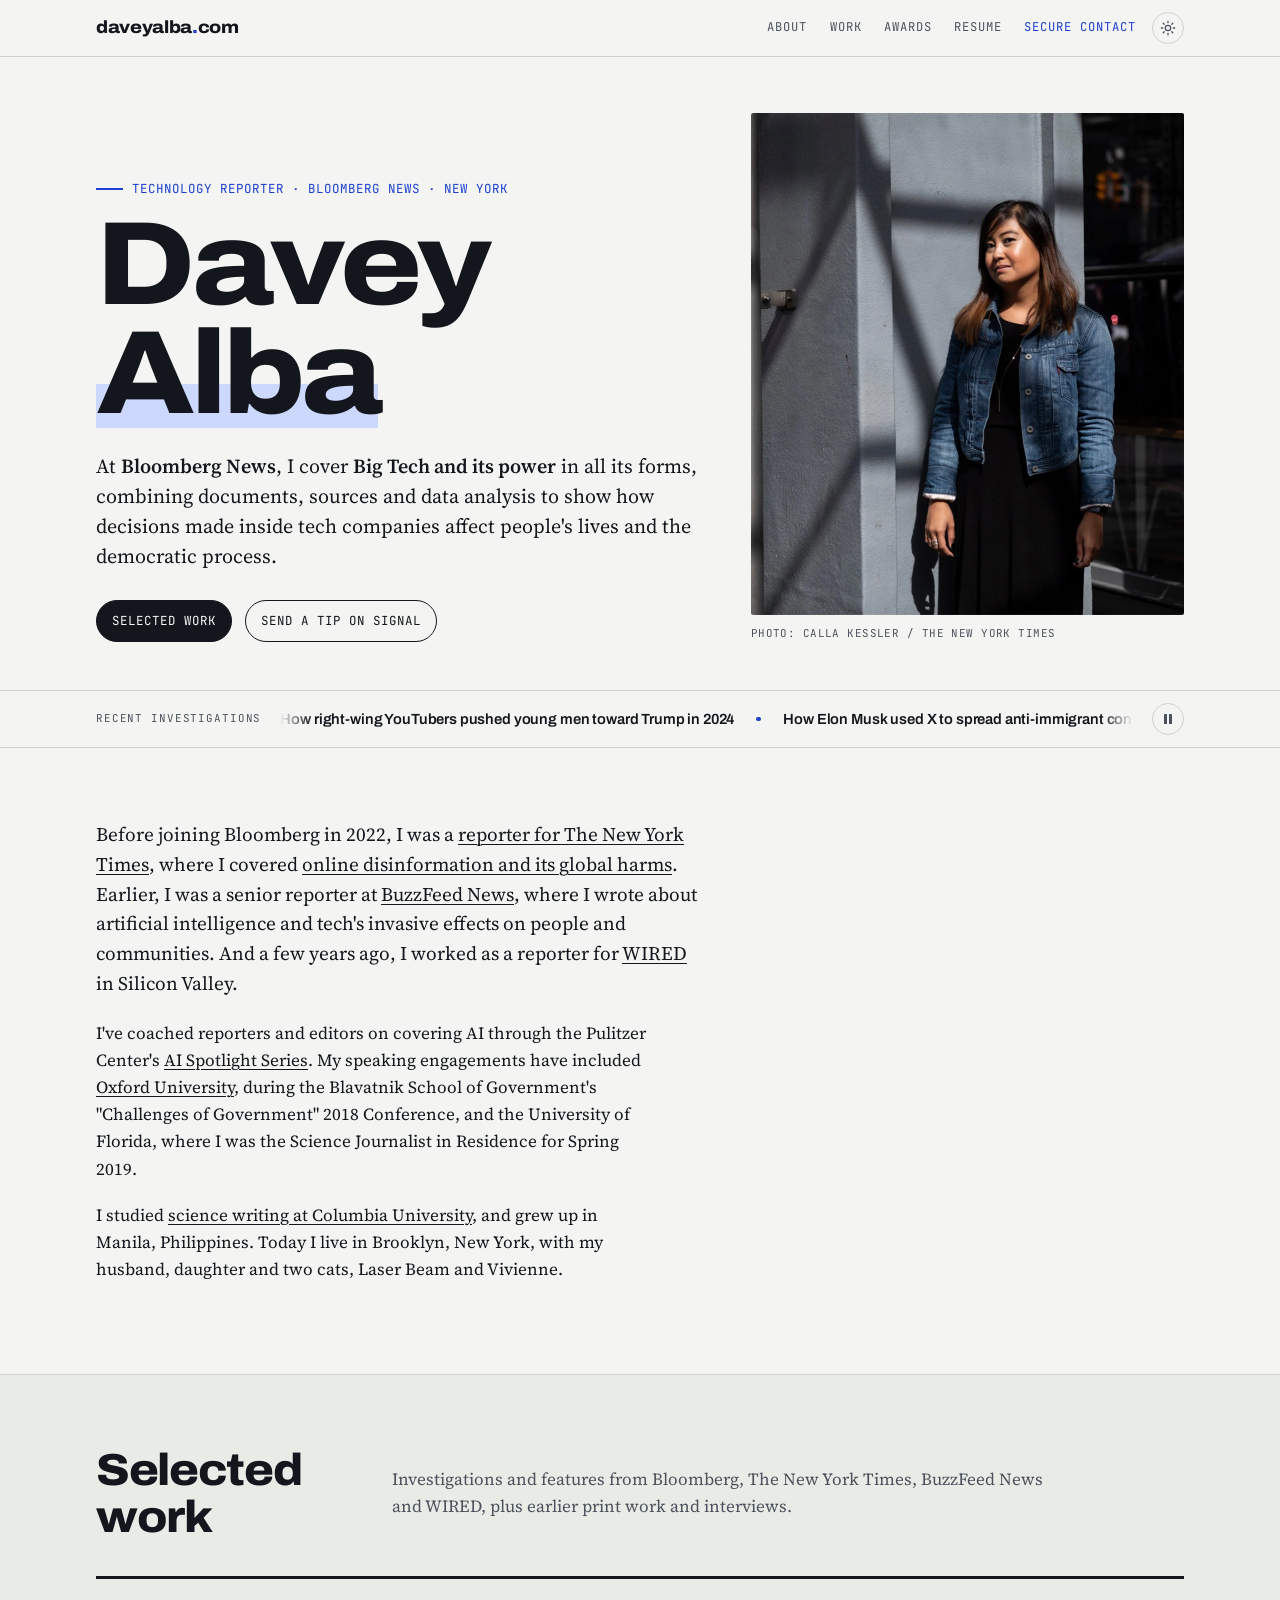
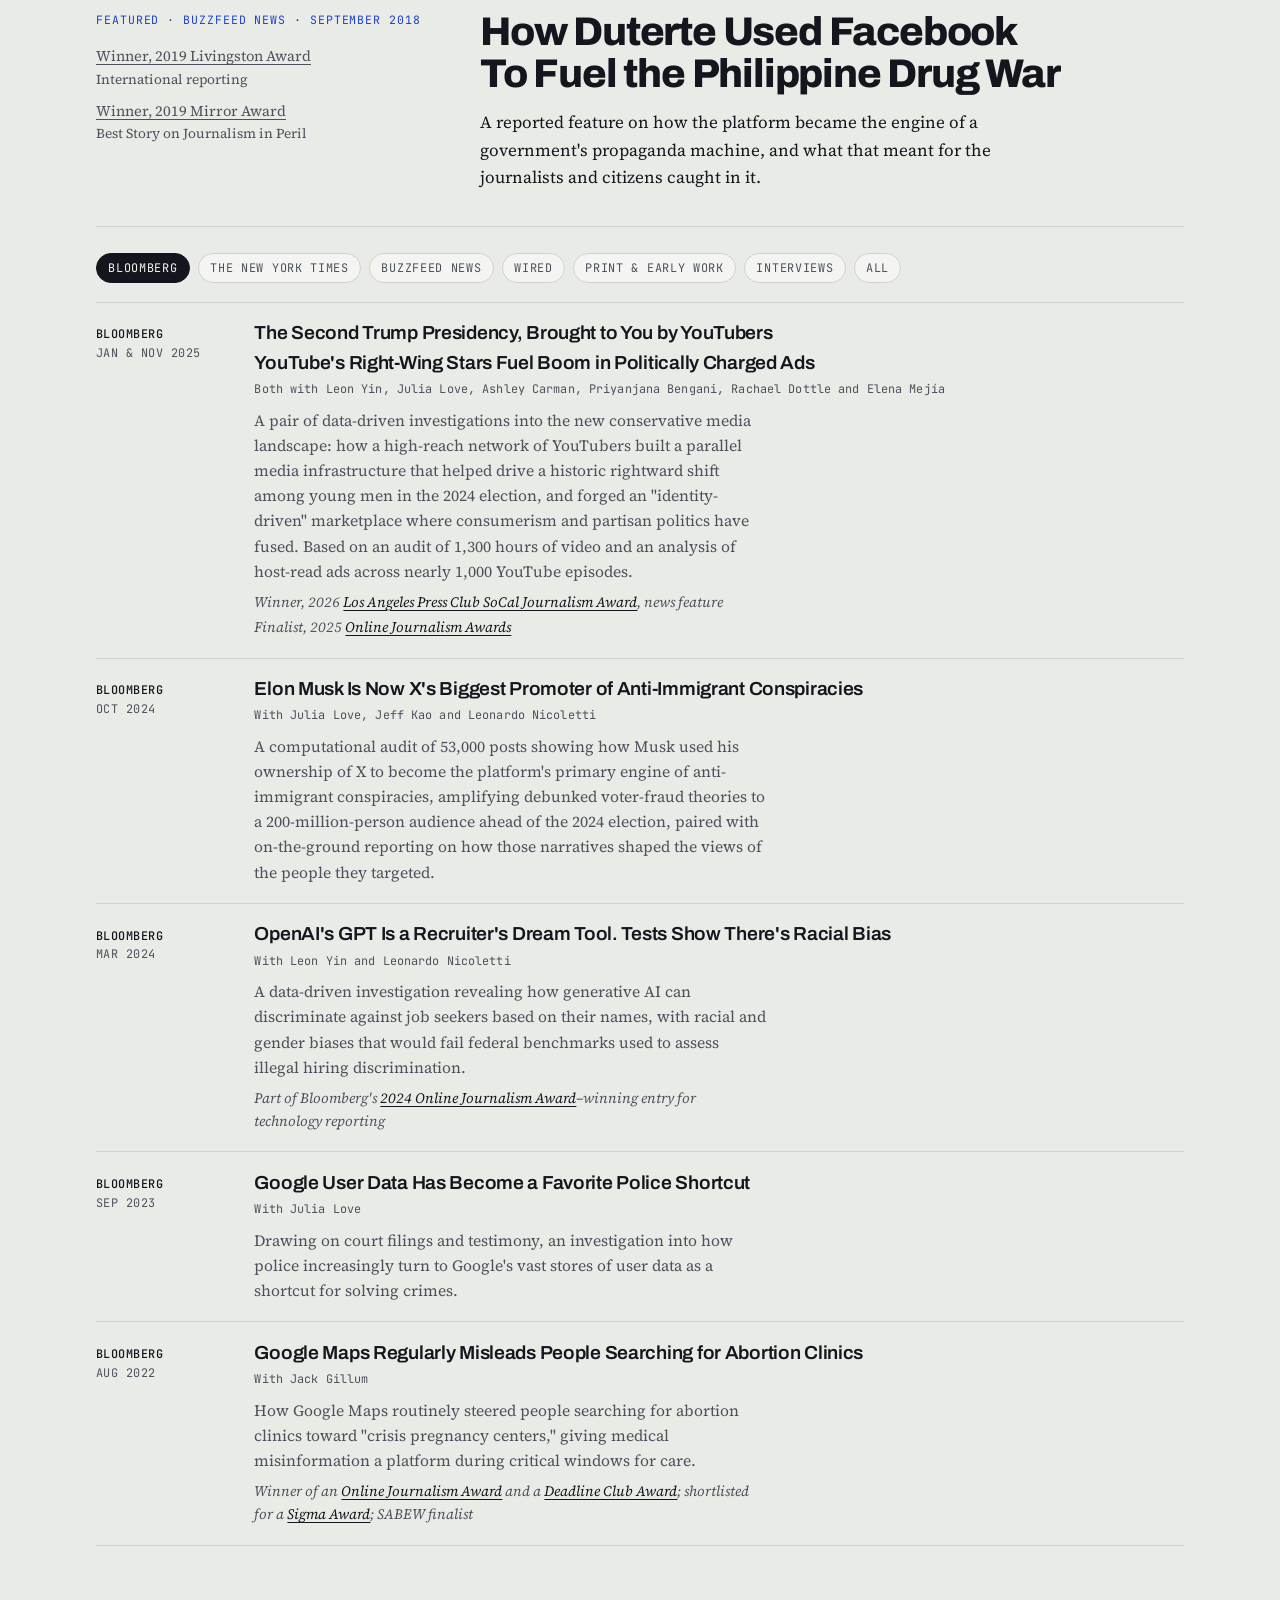
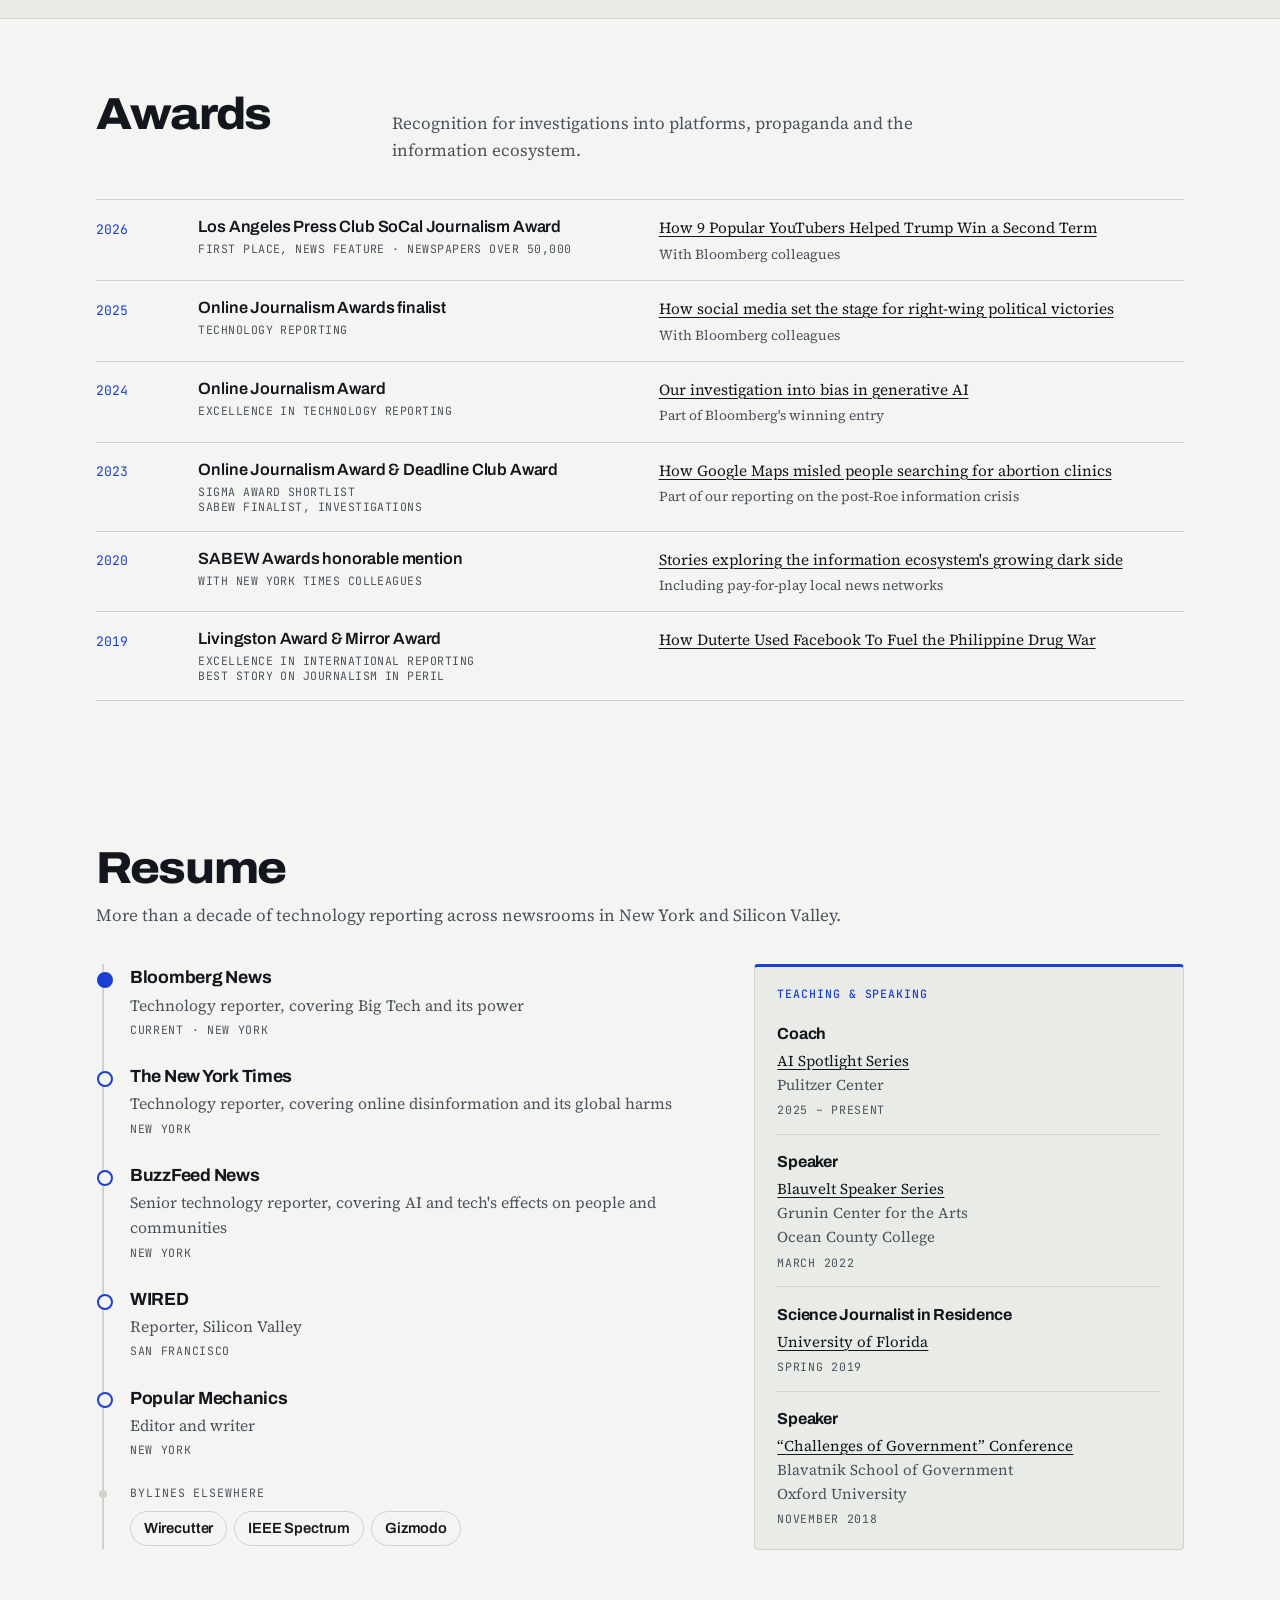
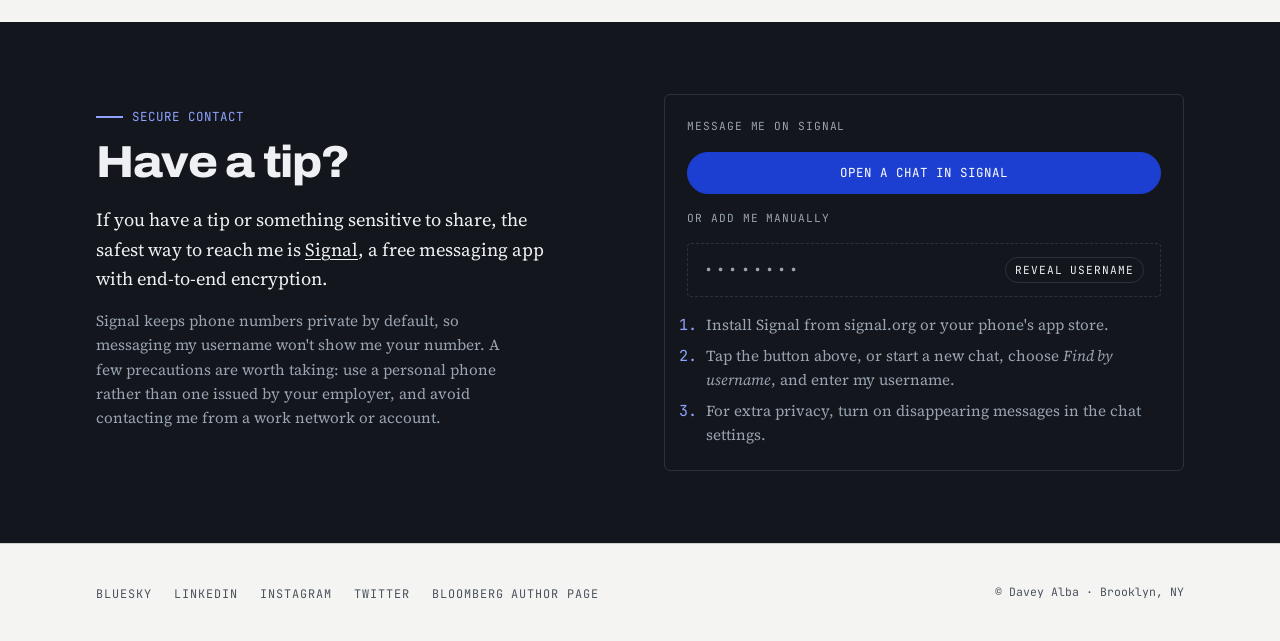
==== commit 6eb1b432: "Update the last line of the bio Co-Authored-By: Claude Opus 5.5 <noreply@anthropic.com>" ====
--- a/index.html
+++ b/index.html
@@ -250,24 +250,40 @@
   .portrait{max-width:420px}
   .sec-head{grid-template-columns:1fr;gap:.6rem}
   .featured{grid-template-columns:1fr;gap:1rem}
+  .featured > div:first-child{display:contents}
+  .featured .tag{order:1}
+  .featured > div:last-child{order:2}
+  .featured .awards{order:3;margin:.4rem 0 0;padding-top:1.1rem;border-top:1px solid var(--line);gap:.9rem}
+  .featured .awards li{border-left:2px solid var(--accent);padding-left:.8rem}
   .ledger li{grid-template-columns:4rem minmax(0,1fr);gap:.8rem}
   .ledger .for{grid-column:2}
 }
 @media (max-width:520px){
   footer .wrap{display:block}
-  footer ul{gap:1.6rem;align-items:center}
+  footer ul{gap:1.6rem;align-items:center;justify-content:center}
   footer .ico{display:block}
   footer .lbl{position:absolute;width:1px;height:1px;overflow:hidden;clip:rect(0 0 0 0);white-space:nowrap}
   footer a{display:block;padding:.35rem;margin:-.35rem}
-  footer .copy{display:block;margin-top:1.4rem}
+  footer .copy{display:block;margin-top:1.4rem;text-align:center}
   .nav .wrap{row-gap:.55rem}
   .nav .theme{order:1;margin-left:auto}
   .nav ul{order:2;flex-basis:100%;margin:0;flex-wrap:nowrap;justify-content:space-between;gap:.6rem}
   .nav li a{font-size:.68rem;letter-spacing:.05em;white-space:nowrap}
   section{padding-block:3.2rem}
+  .hero{padding-block:1.6rem 2.4rem}
+  .hero .wrap{gap:1.6rem}
+  .eyebrow{font-size:.64rem;letter-spacing:.04em;gap:.5em;white-space:nowrap}
+  .eyebrow::before{width:1.4em}
+  .hero .role{font-size:1.08rem;margin-top:1rem}
+  .cta{margin-top:1.3rem;gap:.6rem}
+  .portrait{max-width:none}
+  .portrait img{aspect-ratio:4/3;object-position:50% 28%}
   .strip .wrap{flex-wrap:wrap;gap:.5rem .8rem;justify-content:space-between}
   .ticker{order:3;flex-basis:100%}
   .clip{grid-template-columns:1fr;gap:.3rem}
+}
+@media (max-width:370px){
+  .eyebrow{white-space:normal}
 }
 </style>
 
@@ -339,7 +355,7 @@
       <div class="prose">
         <p>Before joining Bloomberg in 2022, I was a <a href="https://www.nytimes.com/by/davey-alba">reporter for The New York Times</a>, where I covered <a href="https://www.nytco.com/press/meet-our-new-tech-reporter-davey-alba/">online disinformation and its global harms</a>. Earlier, I was a senior reporter at <a href="https://www.buzzfeednews.com/author/daveyalba">BuzzFeed News</a>, where I wrote about artificial intelligence and tech's invasive effects on people and communities. And a few years ago, I worked as a reporter for <a href="https://www.wired.com/author/davey-alba">WIRED</a> in Silicon Valley.</p>
         <p>I've coached reporters and editors on covering AI through the Pulitzer Center's <a href="https://pulitzercenter.org/focus-areas/information-and-artificial-intelligence/ai-spotlight-series">AI Spotlight Series</a>. My speaking engagements have included <a href="https://www.bsg.ox.ac.uk/news/what-can-governments-do-if-they-want-support-their-citizens">Oxford University</a>, during the Blavatnik School of Government's "Challenges of Government" 2018 Conference, and the University of Florida, where I was the Science Journalist in Residence for Spring 2019.</p>
-        <p>I studied <a href="https://apply.jrn.columbia.edu/register/AwardsAlbaLivingston">science writing at Columbia University</a>, and grew up in Manila, Philippines. Today I live in Brooklyn, New York, with my two cats, Laser Beam and Vivienne.</p>
+        <p>I studied <a href="https://apply.jrn.columbia.edu/register/AwardsAlbaLivingston">science writing at Columbia University</a>, and grew up in Manila, Philippines. Today I live in Brooklyn, New York, with my husband, daughter and two cats, Laser Beam and Vivienne.</p>
       </div>
     </div>
   </section>
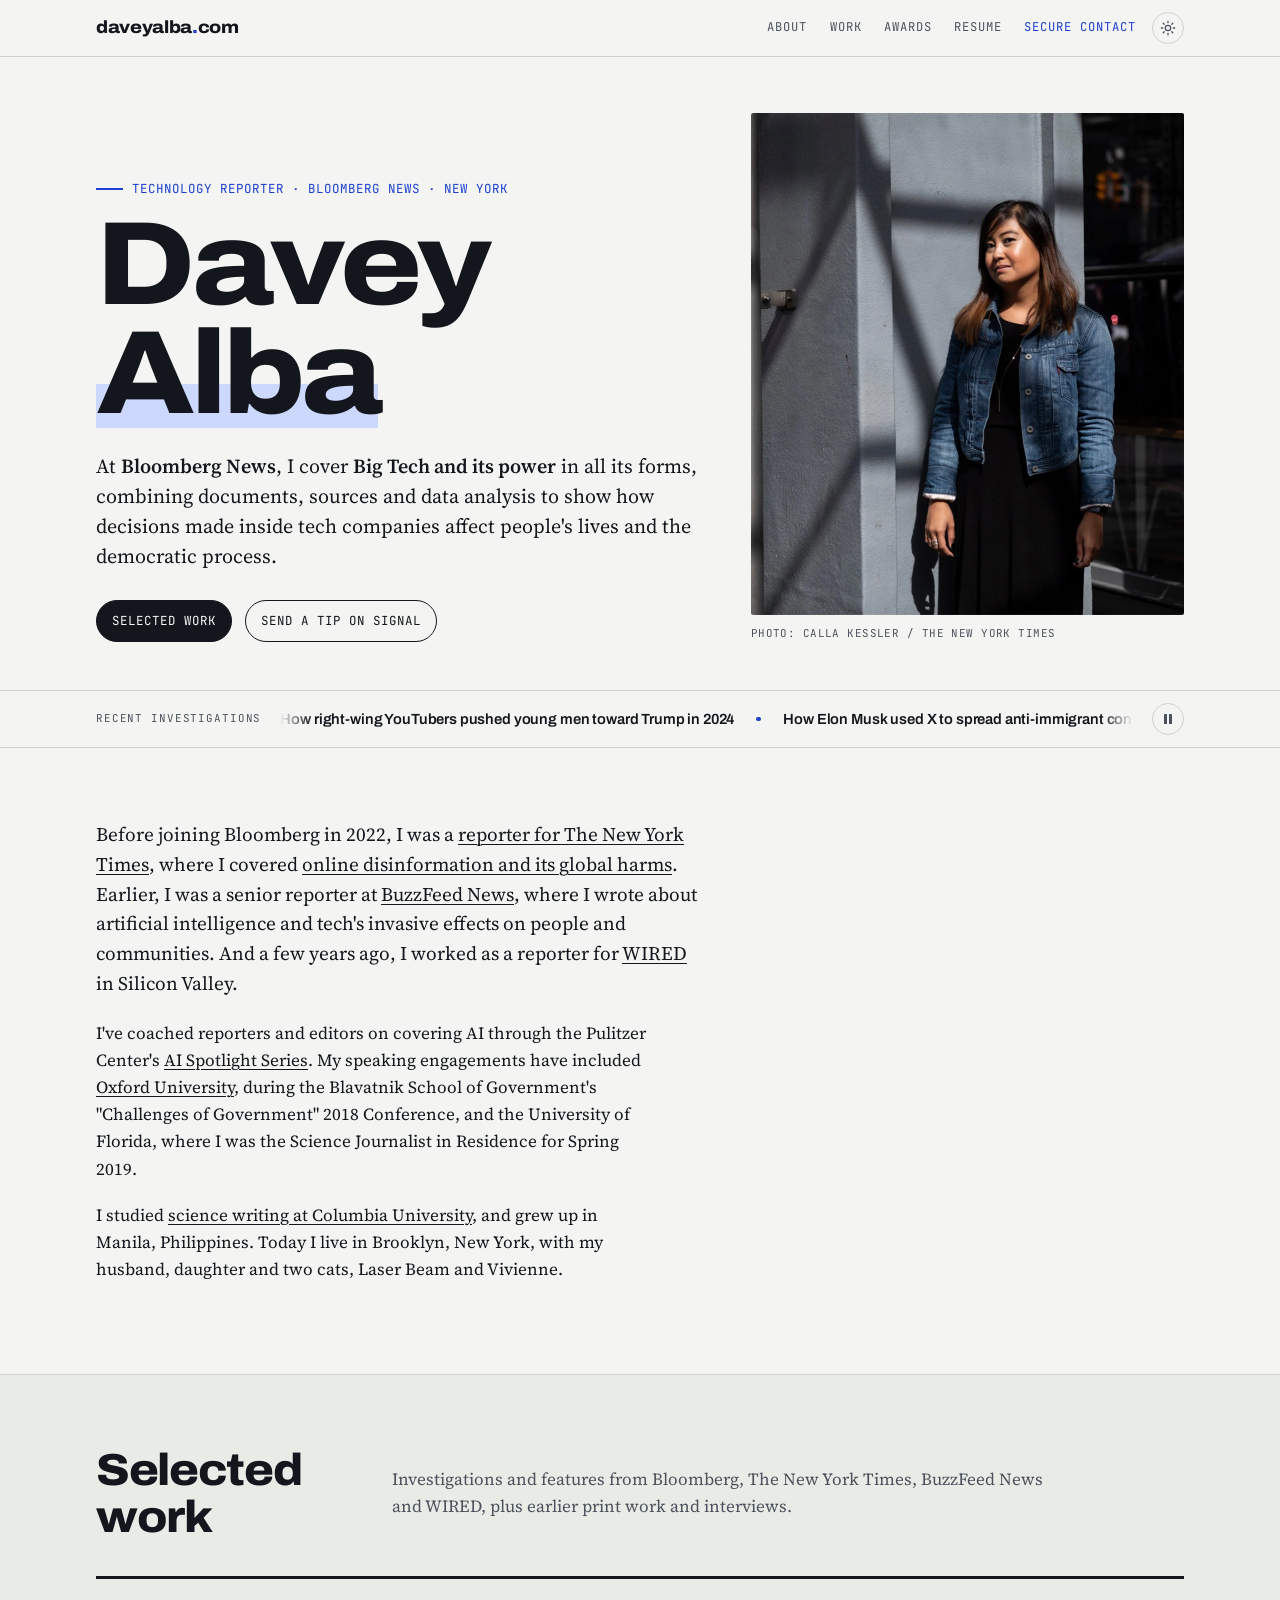
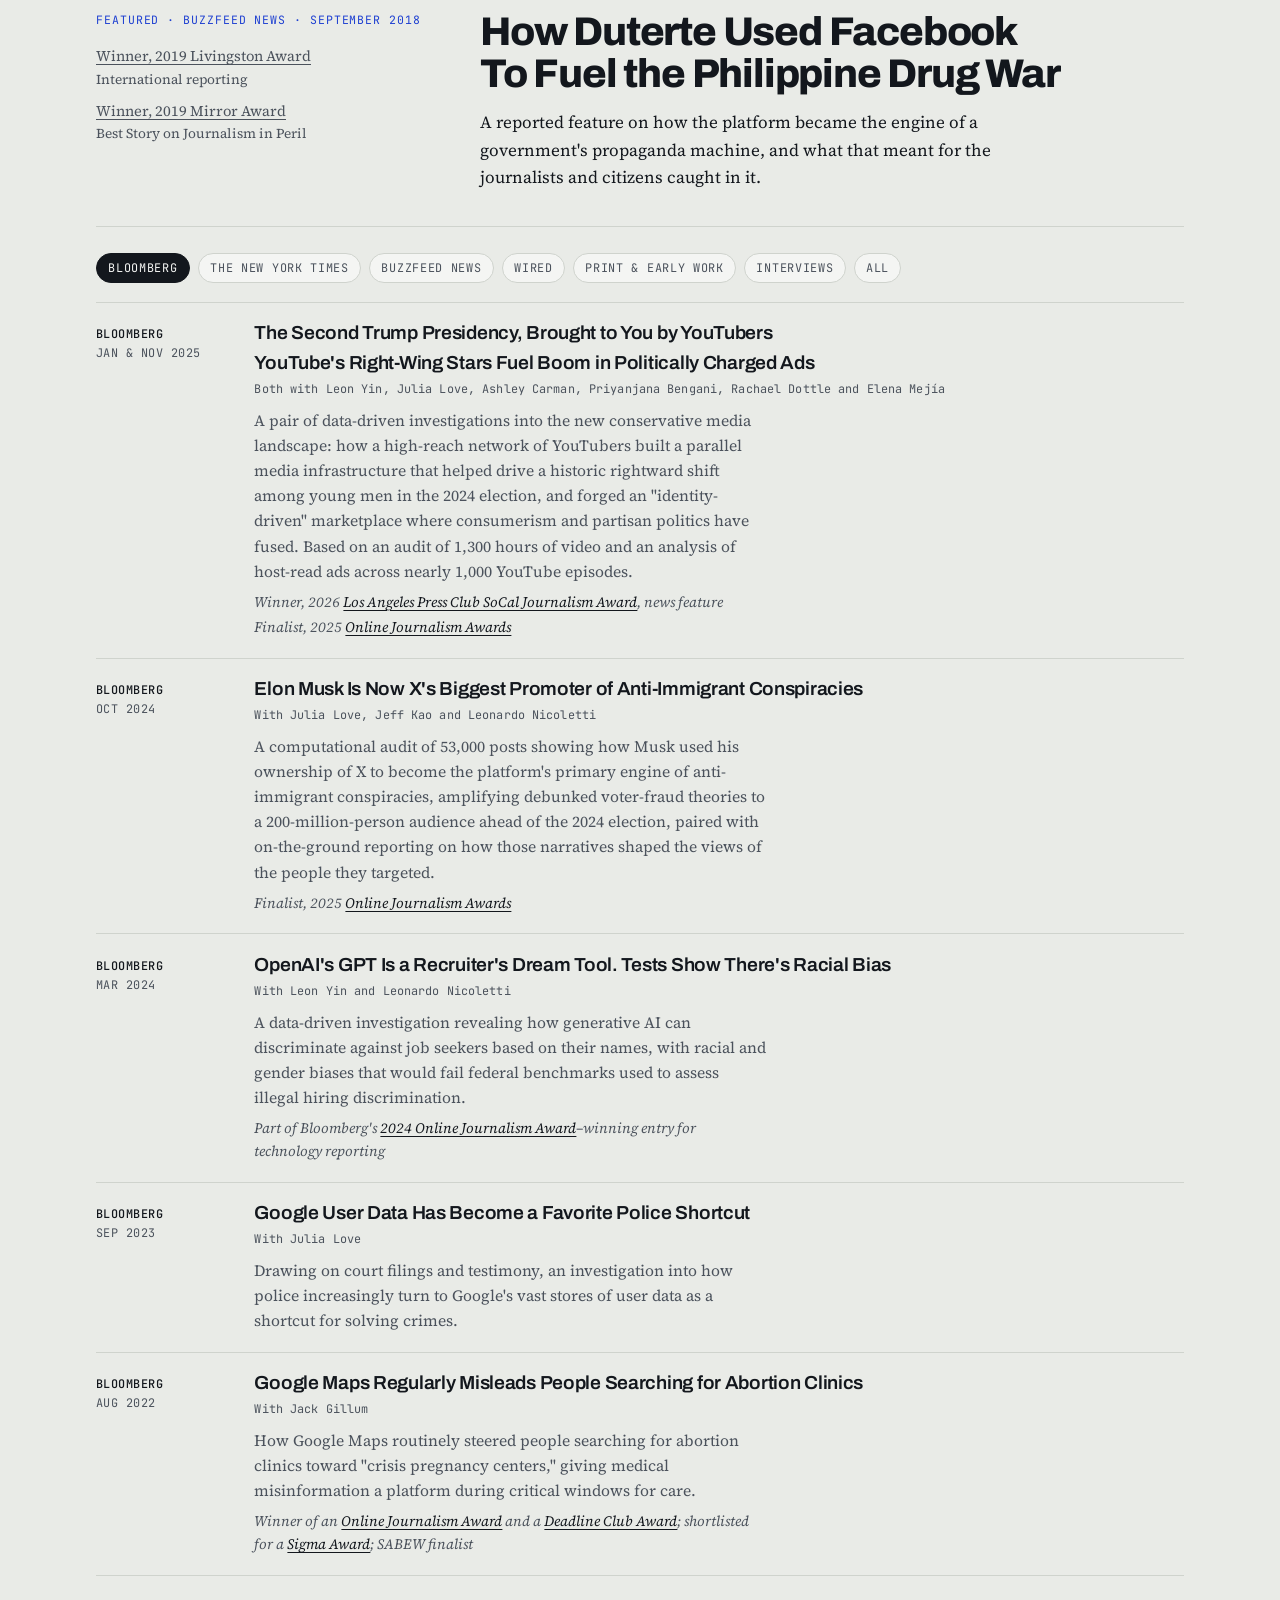
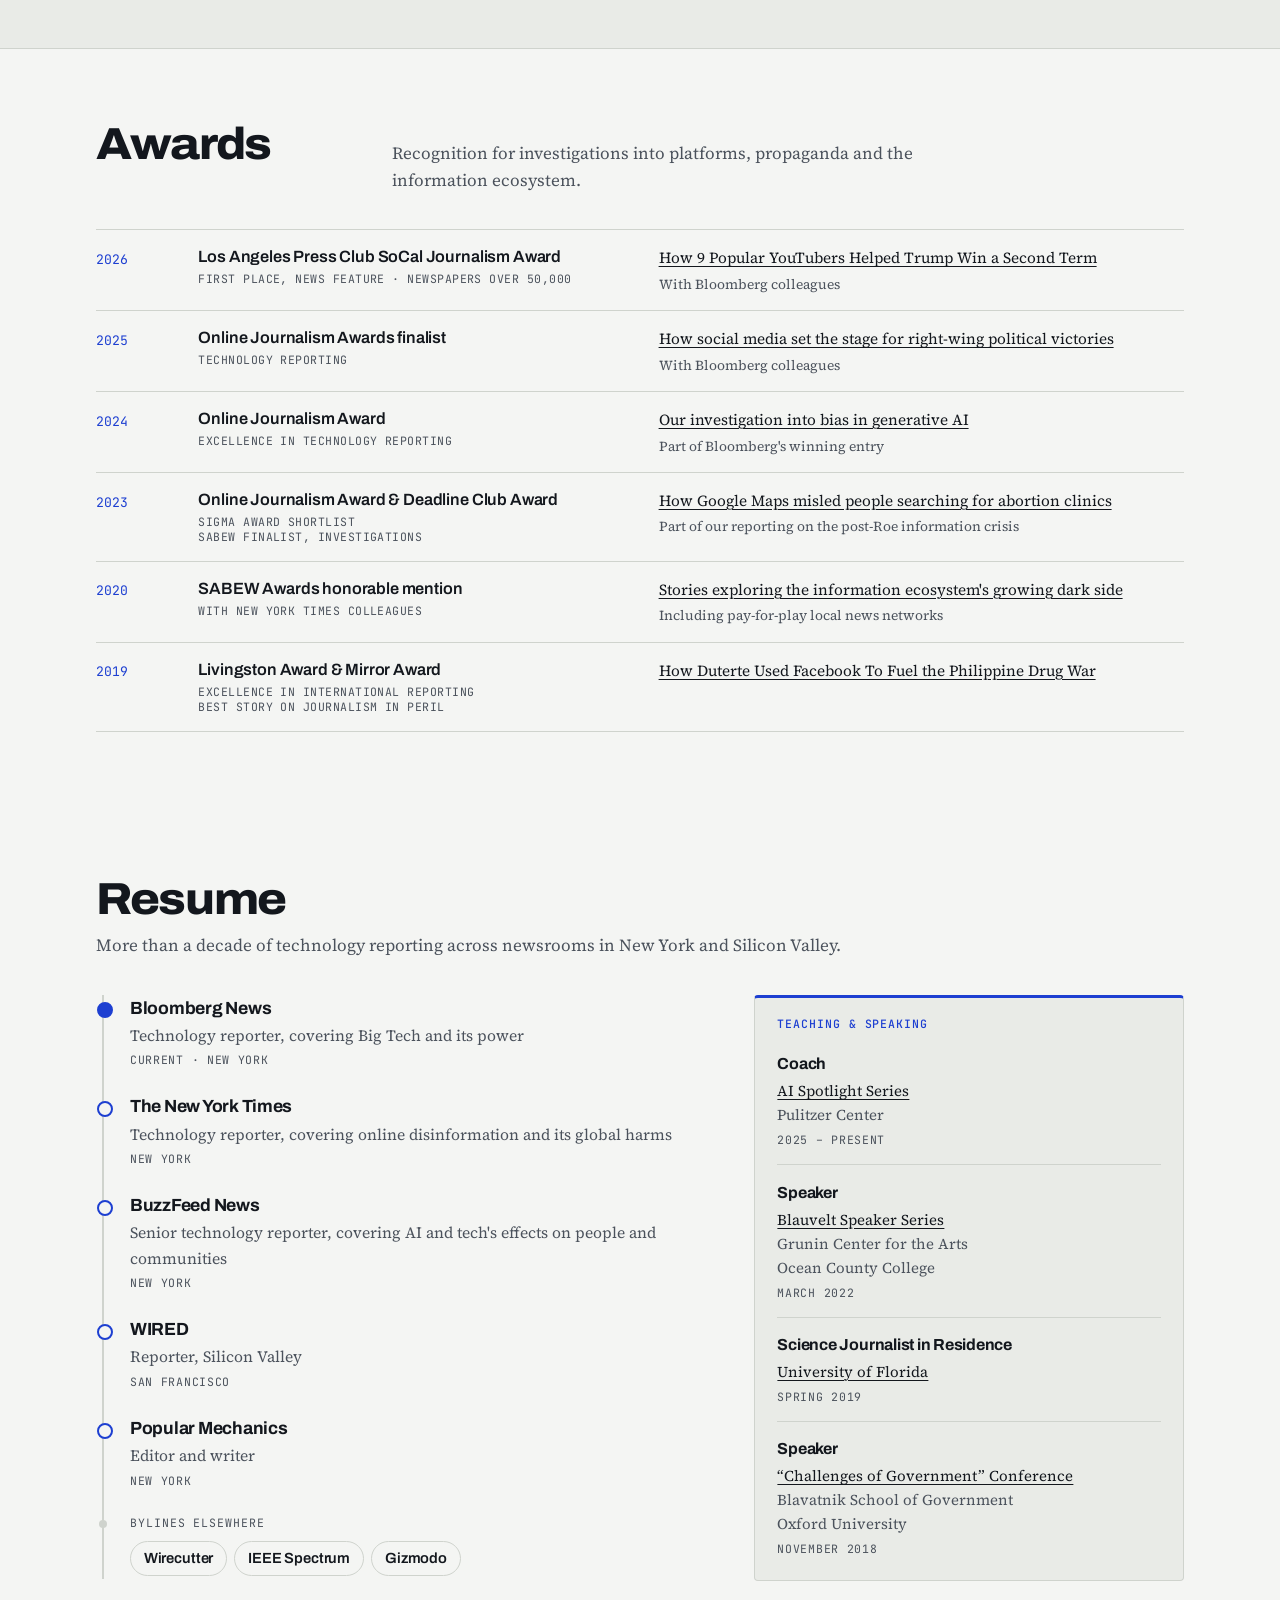
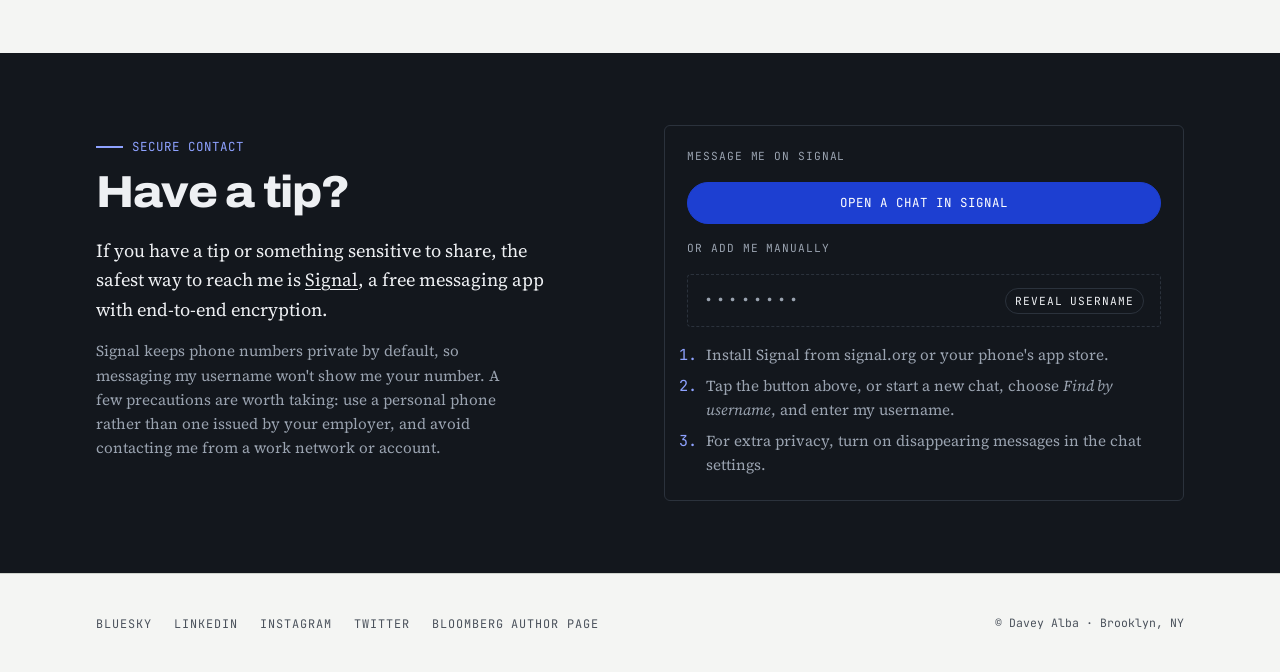
==== commit 6e68e7ca: "Add 2025 OJA finalist note to the Musk/X story Co-Authored-By: Claude Opus 5.5 <noreply@anthropic.co" ====
--- a/index.html
+++ b/index.html
@@ -405,6 +405,7 @@
           <h3><a href="https://www.bloomberg.com/graphics/2024-musk-x-election-influence-immigration/">Elon Musk Is Now X's Biggest Promoter of Anti-Immigrant Conspiracies</a></h3>
           <div class="with">With Julia Love, Jeff Kao and Leonardo Nicoletti</div>
           <p>A computational audit of 53,000 posts showing how Musk used his ownership of X to become the platform's primary engine of anti-immigrant conspiracies, amplifying debunked voter-fraud theories to a 200-million-person audience ahead of the 2024 election, paired with on-the-ground reporting on how those narratives shaped the views of the people they targeted.</p>
+          <p class="note">Finalist, 2025 <a href="https://awards.journalists.org/entries/how-social-media-set-the-stage-for-right-wing-political-victories/">Online Journalism Awards</a></p>
         </div></li>
         <li class="clip" data-o="bloomberg"><div class="when"><b>Bloomberg</b>Mar 2024</div><div>
           <h3><a href="https://www.bloomberg.com/graphics/2024-openai-gpt-hiring-racial-discrimination/">OpenAI's GPT Is a Recruiter's Dream Tool. Tests Show There's Racial Bias</a></h3>
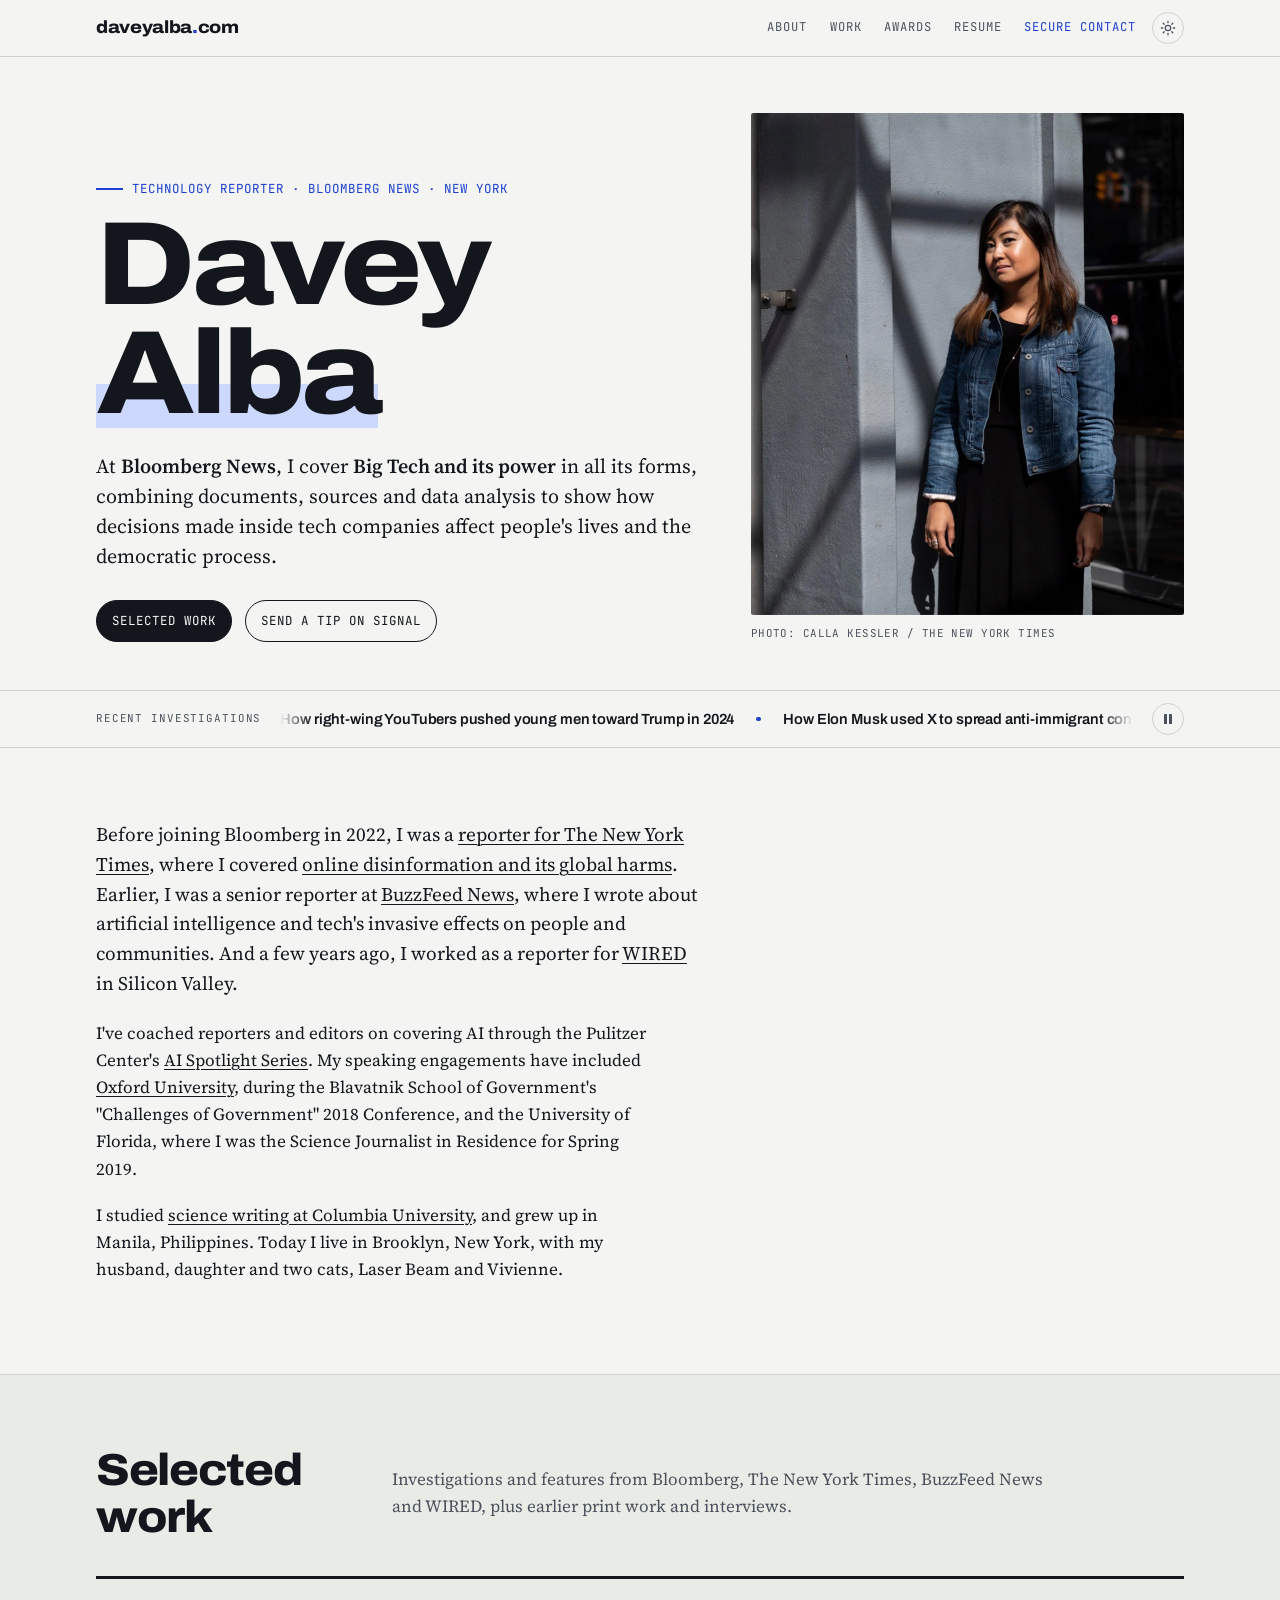
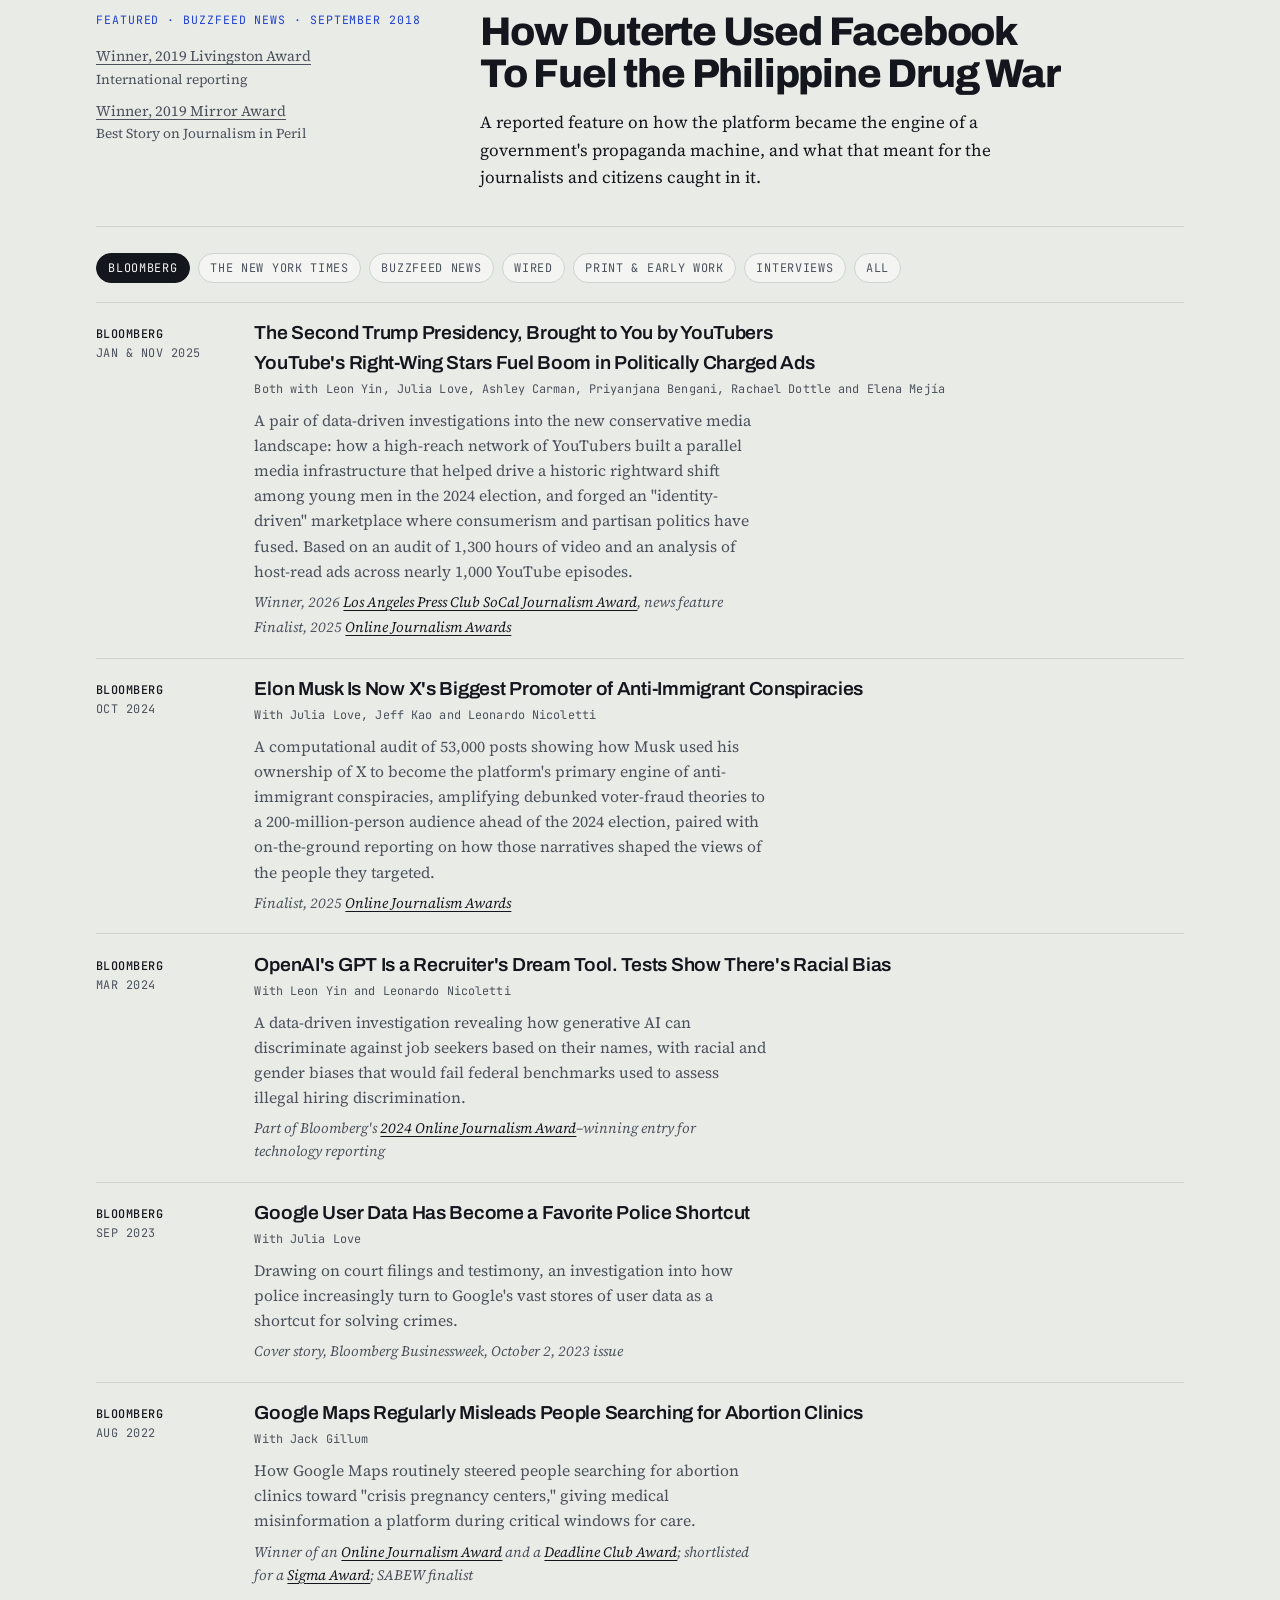
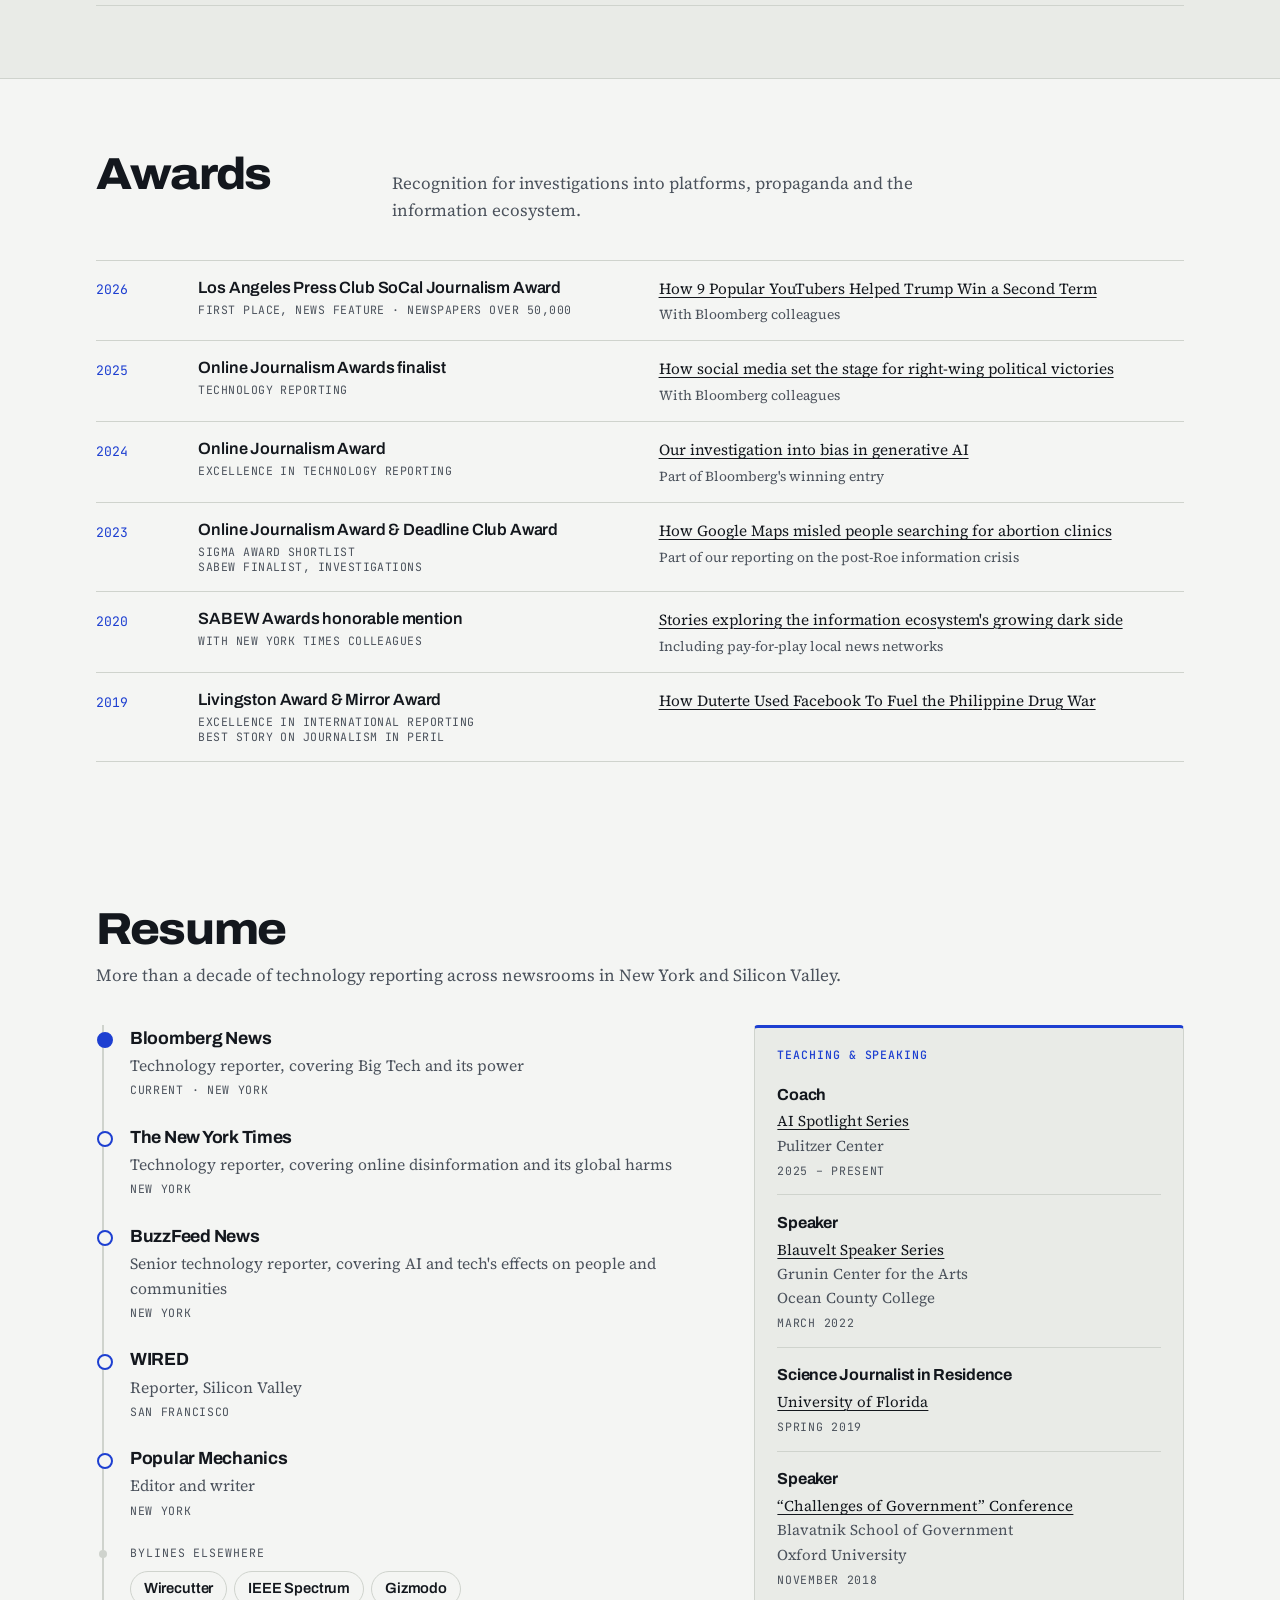
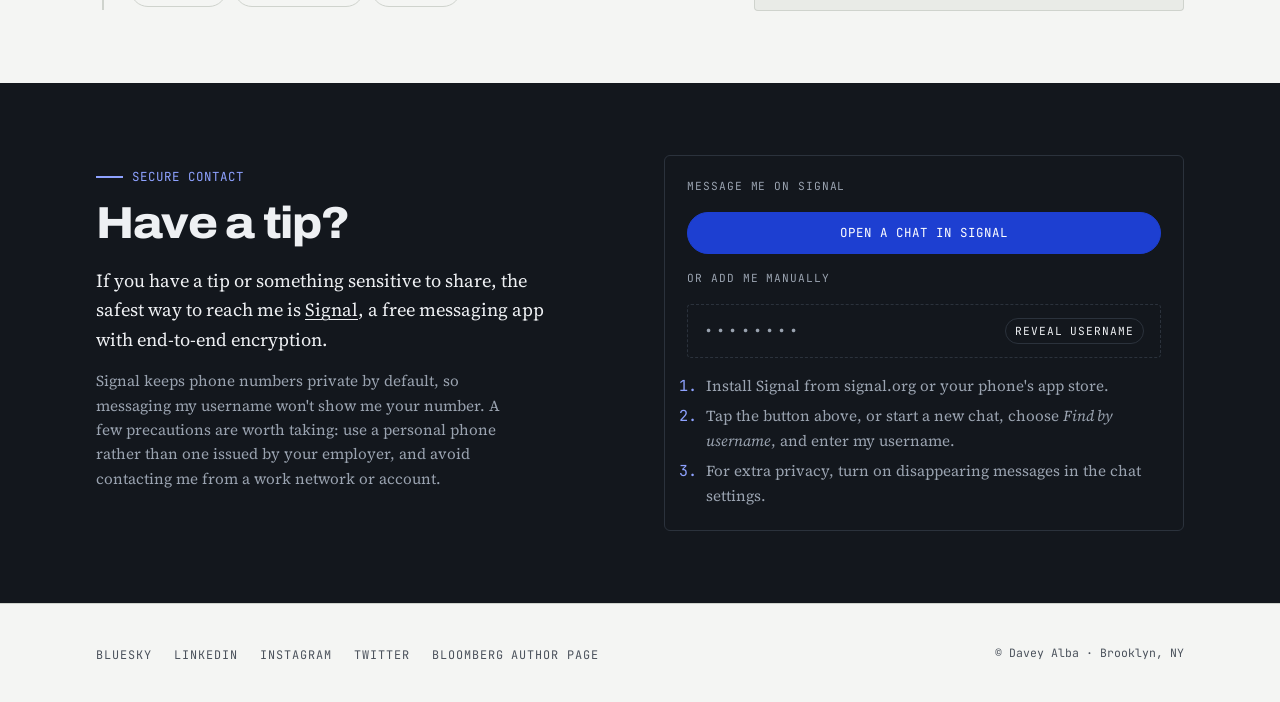
==== commit 275b6f2f: "Note the Businessweek cover on the Google police story Co-Authored-By: Claude Opus 5.5 <noreply@anth" ====
--- a/index.html
+++ b/index.html
@@ -417,6 +417,7 @@
           <h3><a href="https://www.bloomberg.com/news/features/2023-09-28/google-user-data-is-police-s-top-shortcut-for-solving-crimes">Google User Data Has Become a Favorite Police Shortcut</a></h3>
           <div class="with">With Julia Love</div>
           <p>Drawing on court filings and testimony, an investigation into how police increasingly turn to Google's vast stores of user data as a shortcut for solving crimes.</p>
+          <p class="note">Cover story, Bloomberg Businessweek, October 2, 2023 issue</p>
         </div></li>
         <li class="clip" data-o="bloomberg"><div class="when"><b>Bloomberg</b>Aug 2022</div><div>
           <h3><a href="https://www.bloomberg.com/graphics/2022-google-search-abortion-clinic-crisis-pregnancy-center/">Google Maps Regularly Misleads People Searching for Abortion Clinics</a></h3>
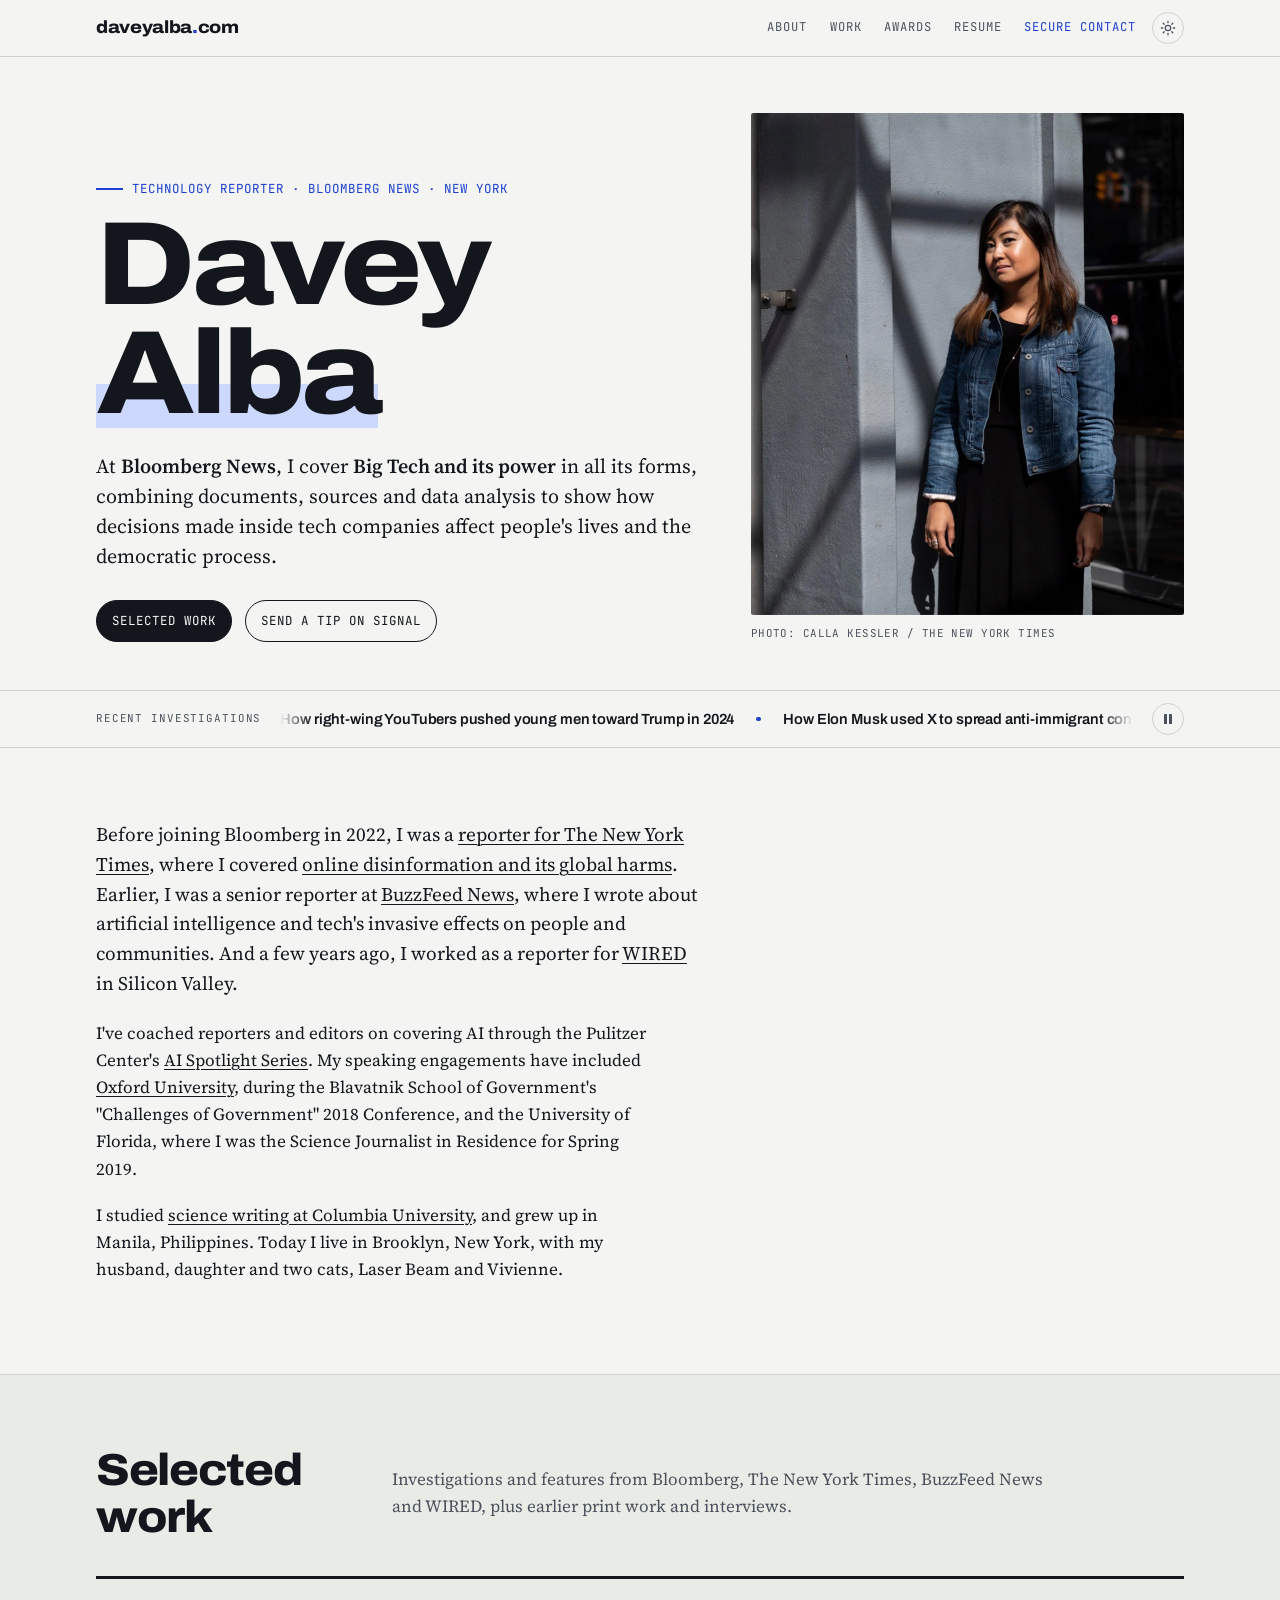
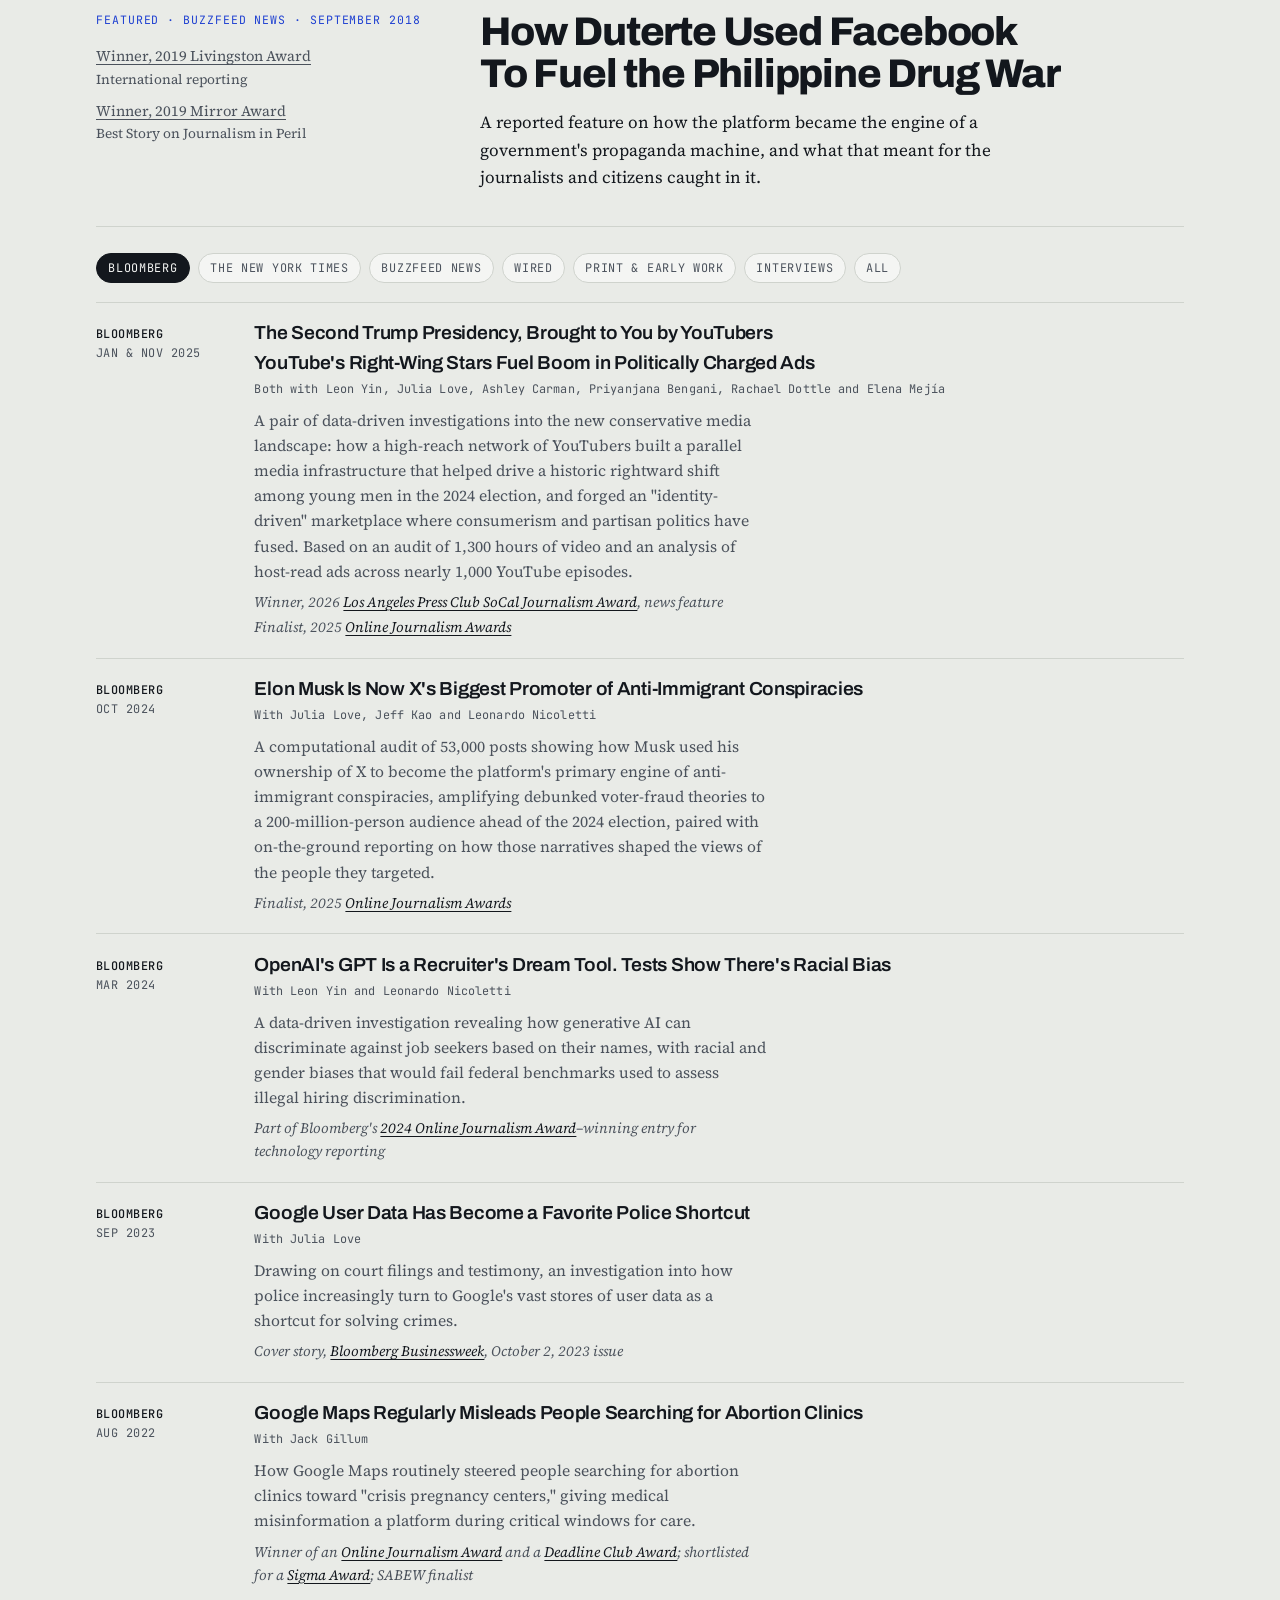
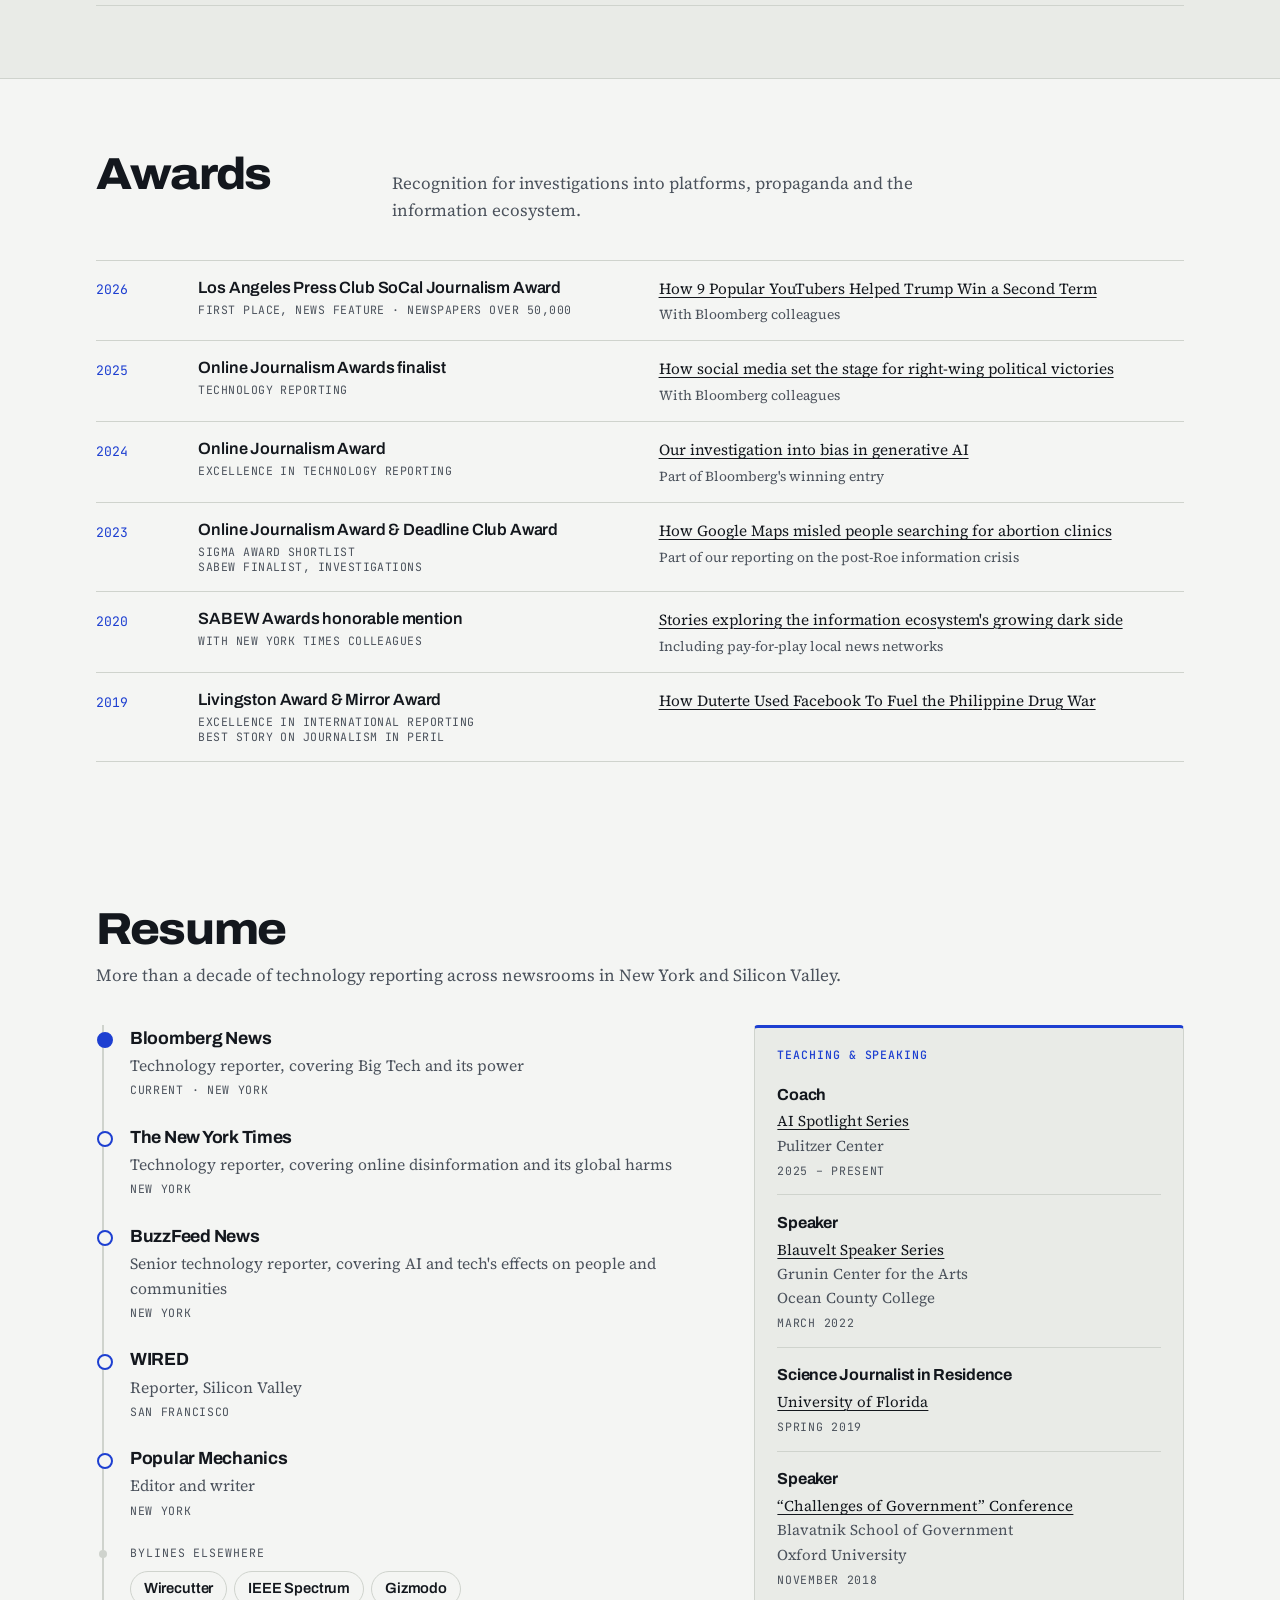
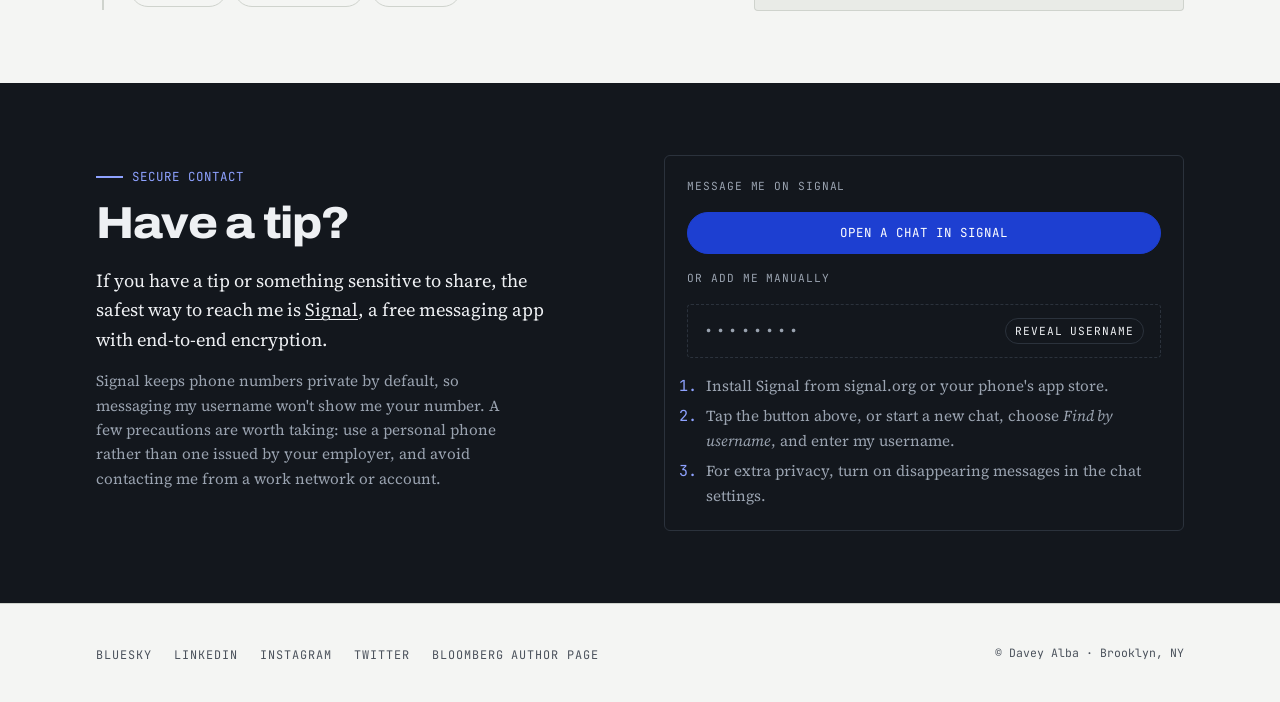
==== commit 84bd942f: "Link the Businessweek issue in the cover note Co-Authored-By: Claude Opus 5.5 <noreply@anthropic.com" ====
--- a/index.html
+++ b/index.html
@@ -417,7 +417,7 @@
           <h3><a href="https://www.bloomberg.com/news/features/2023-09-28/google-user-data-is-police-s-top-shortcut-for-solving-crimes">Google User Data Has Become a Favorite Police Shortcut</a></h3>
           <div class="with">With Julia Love</div>
           <p>Drawing on court filings and testimony, an investigation into how police increasingly turn to Google's vast stores of user data as a shortcut for solving crimes.</p>
-          <p class="note">Cover story, Bloomberg Businessweek, October 2, 2023 issue</p>
+          <p class="note">Cover story, <a href="https://www.bloomberg.com/magazine/businessweek/23_41">Bloomberg Businessweek</a>, October 2, 2023 issue</p>
         </div></li>
         <li class="clip" data-o="bloomberg"><div class="when"><b>Bloomberg</b>Aug 2022</div><div>
           <h3><a href="https://www.bloomberg.com/graphics/2022-google-search-abortion-clinic-crisis-pregnancy-center/">Google Maps Regularly Misleads People Searching for Abortion Clinics</a></h3>
